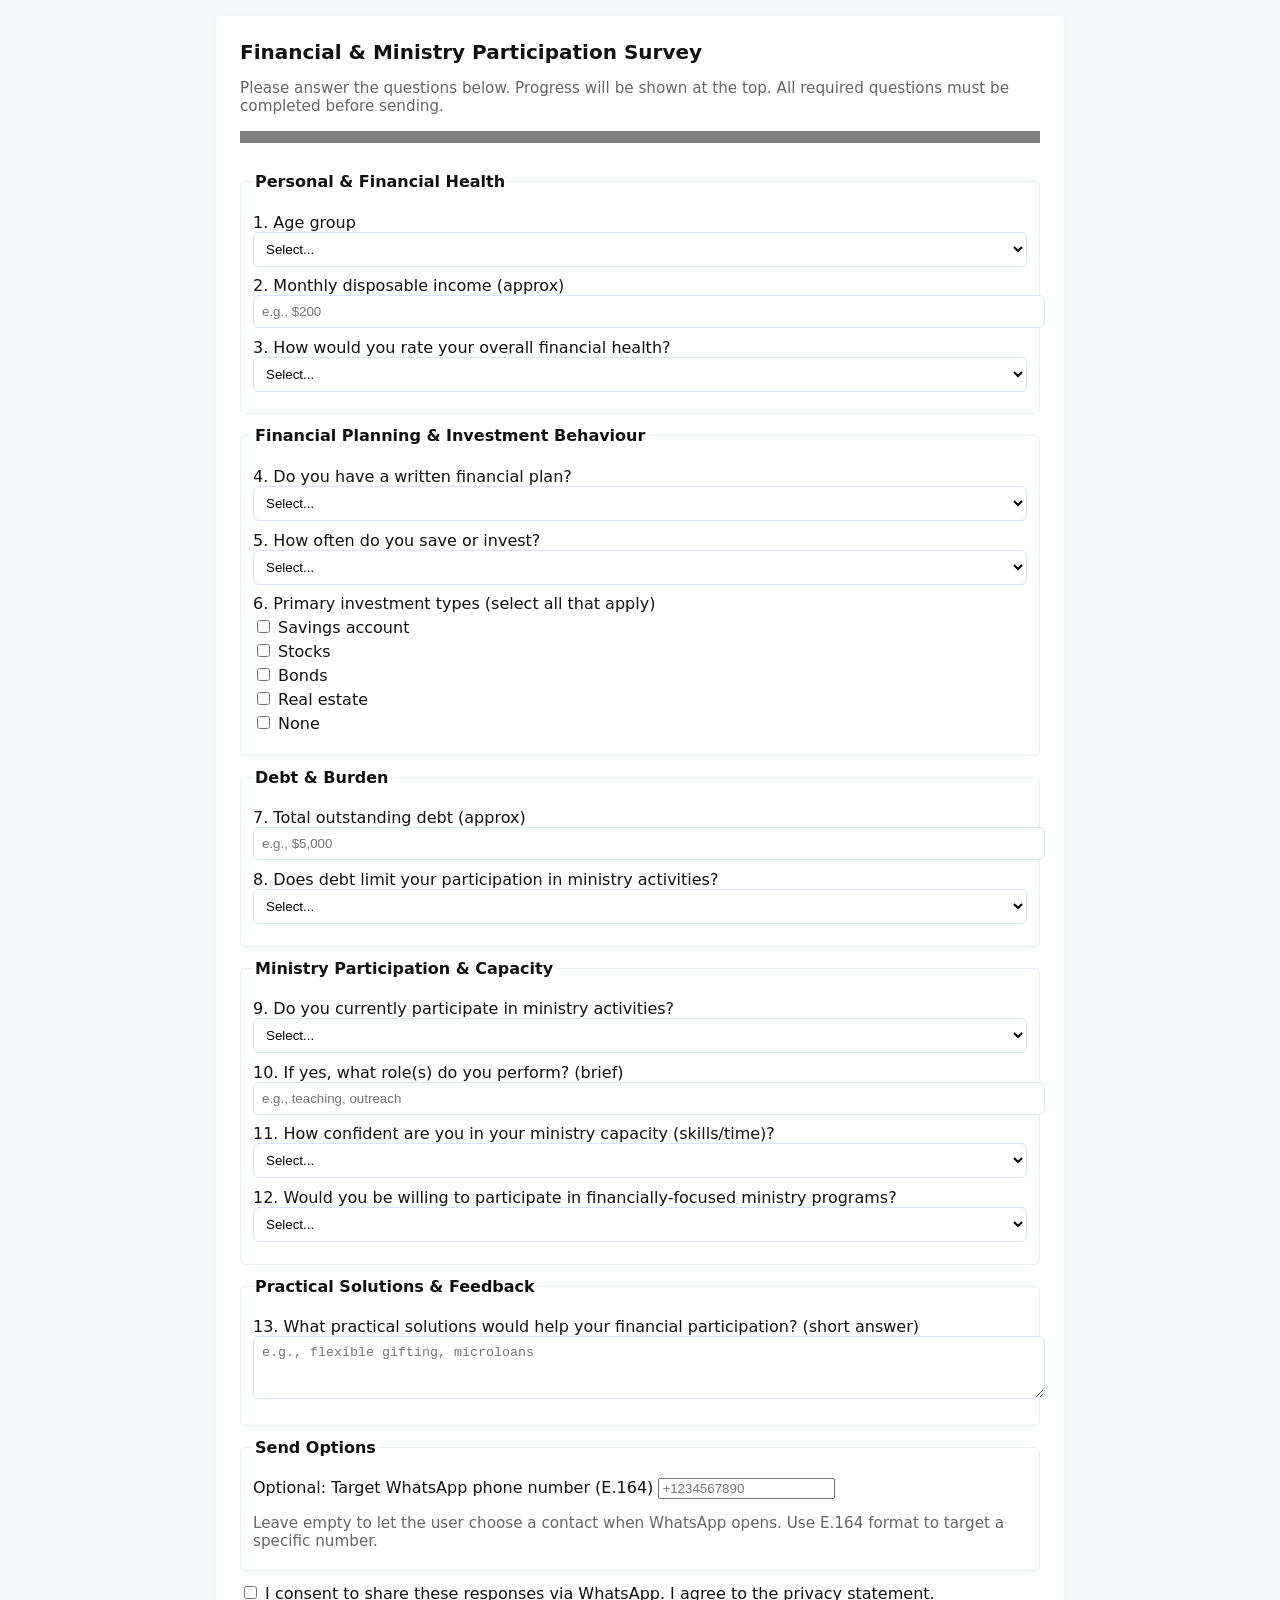
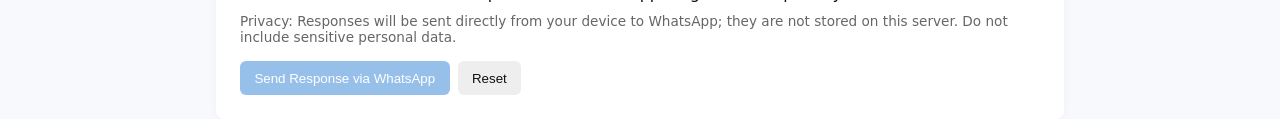
==== index.html @ f4e843a8 "Initial commit: Add WhatsApp-friendly questionnaire" ====
<!doctype html>
<html lang="en">
<head>
  <meta charset="utf-8">
  <meta name="viewport" content="width=device-width,initial-scale=1">
  <title>WhatsApp-friendly Financial Questionnaire</title>
  <link rel="stylesheet" href="styles.css">
  <meta name="description" content="Mobile-first questionnaire formatted for sharing responses via WhatsApp">
  <!-- Analytics: set up one of the options below.
       Option A: Google Analytics (GA4) - paste your Measurement ID into the snippet and uncomment.
       Option B: Plausible (privacy-friendly) - add your domain and uncomment.
       Alternatively leave empty to disable analytics on this client. -->
  <meta name="ga-measurement-id" content="">
  <!--
  <script async src="https://www.googletagmanager.com/gtag/js?id=MEASUREMENT_ID"></script>
  <script>
    window.dataLayer = window.dataLayer || [];
    function gtag(){dataLayer.push(arguments);} 
    gtag('js', new Date());
    gtag('config', 'MEASUREMENT_ID', { 'anonymize_ip': true });
  </script>
  -->
  <!-- Plausible example (replace your-domain.com):
  <script defer data-domain="your-domain.com" src="https://plausible.io/js/plausible.js"></script>
  -->
</head>
<body>
  <main class="container">
    <h1>Financial & Ministry Participation Survey</h1>

    <p class="muted">Please answer the questions below. Progress will be shown at the top. All required questions must be completed before sending.</p>

    <progress id="progress" value="0" max="100"></progress>

    <form id="surveyForm">
      <fieldset>
        <legend>Personal & Financial Health</legend>
        <label>1. Age group
          <select name="age" data-label="Age group" required>
            <option value="">Select...</option>
            <option>Under 25</option>
            <option>25-34</option>
            <option>35-44</option>
            <option>45-54</option>
            <option>55+</option>
          </select>
        </label>

        <label>2. Monthly disposable income (approx)
          <input type="text" name="income" data-label="Monthly disposable income" placeholder="e.g., $200" required>
        </label>

        <label>3. How would you rate your overall financial health?
          <select name="fin_health" data-label="Overall financial health" required>
            <option value="">Select...</option>
            <option>Poor</option>
            <option>Fair</option>
            <option>Good</option>
            <option>Very good</option>
            <option>Excellent</option>
          </select>
        </label>
      </fieldset>

      <fieldset>
        <legend>Financial Planning & Investment Behaviour</legend>
        <label>4. Do you have a written financial plan?
          <select name="has_plan" data-label="Has written financial plan" required>
            <option value="">Select...</option>
            <option>Yes</option>
            <option>No</option>
          </select>
        </label>

        <label>5. How often do you save or invest?
          <select name="save_freq" data-label="Saving/investing frequency" required>
            <option value="">Select...</option>
            <option>Never</option>
            <option>Occasionally</option>
            <option>Monthly</option>
            <option>Weekly</option>
          </select>
        </label>

        <label>6. Primary investment types (select all that apply)
          <div class="checkbox-group" data-label="Primary investment types">
            <label><input type="checkbox" name="invest_types" value="Savings account"> Savings account</label>
            <label><input type="checkbox" name="invest_types" value="Stocks"> Stocks</label>
            <label><input type="checkbox" name="invest_types" value="Bonds"> Bonds</label>
            <label><input type="checkbox" name="invest_types" value="Real estate"> Real estate</label>
            <label><input type="checkbox" name="invest_types" value="None"> None</label>
          </div>
        </label>
      </fieldset>

      <fieldset>
        <legend>Debt & Burden</legend>
        <label>7. Total outstanding debt (approx)
          <input type="text" name="debt" data-label="Total outstanding debt" placeholder="e.g., $5,000" required>
        </label>

        <label>8. Does debt limit your participation in ministry activities?
          <select name="debt_impact" data-label="Debt limits ministry participation" required>
            <option value="">Select...</option>
            <option>Yes, a lot</option>
            <option>Somewhat</option>
            <option>No</option>
          </select>
        </label>
      </fieldset>

      <fieldset>
        <legend>Ministry Participation & Capacity</legend>
        <label>9. Do you currently participate in ministry activities?
          <select name="participate" data-label="Currently participate in ministry" required>
            <option value="">Select...</option>
            <option>Yes</option>
            <option>No</option>
          </select>
        </label>

        <label>10. If yes, what role(s) do you perform? (brief)
          <input type="text" name="roles" data-label="Ministry roles" placeholder="e.g., teaching, outreach">
        </label>

        <label>11. How confident are you in your ministry capacity (skills/time)?
          <select name="capacity" data-label="Ministry capacity confidence" required>
            <option value="">Select...</option>
            <option>Not confident</option>
            <option>Somewhat confident</option>
            <option>Confident</option>
            <option>Very confident</option>
          </select>
        </label>

        <label>12. Would you be willing to participate in financially-focused ministry programs?
          <select name="willingness" data-label="Willingness to participate" required>
            <option value="">Select...</option>
            <option>Yes</option>
            <option>No</option>
            <option>Maybe</option>
          </select>
        </label>
      </fieldset>

      <fieldset>
        <legend>Practical Solutions & Feedback</legend>
        <label>13. What practical solutions would help your financial participation? (short answer)
          <textarea name="solutions" data-label="Practical solutions" rows="3" placeholder="e.g., flexible gifting, microloans"></textarea>
        </label>
      </fieldset>


      <fieldset>
        <legend>Send Options</legend>
        <label>Optional: Target WhatsApp phone number (E.164)
          <input type="tel" id="targetPhone" name="targetPhone" data-label="Target phone number" placeholder="+1234567890">
        </label>
        <p class="muted">Leave empty to let the user choose a contact when WhatsApp opens. Use E.164 format to target a specific number.</p>
      </fieldset>

      <label class="consent"><input type="checkbox" id="consent" required> I consent to share these responses via WhatsApp. I agree to the privacy statement.</label>

      <p class="privacy">Privacy: Responses will be sent directly from your device to WhatsApp; they are not stored on this server. Do not include sensitive personal data.</p>

      <div class="actions">
        <button type="button" id="sendBtn" disabled>Send Response via WhatsApp</button>
        <button type="reset" id="resetBtn">Reset</button>
      </div>
    </form>
  </main>

  <script src="script.js"></script>
</body>
</html>
---- styles.css ----
/* Mobile-first styles, 12pt base font */
:root{
  --max-width:800px;
  --accent:#1976d2;
  --muted:#666;
}
html,body{height:100%;}
body{
  font-family: system-ui, -apple-system, 'Segoe UI', Roboto, 'Helvetica Neue', Arial;
  font-size:12pt;
  margin:0;
  background:#f7f9fc;
  color:#111;
  -webkit-font-smoothing:antialiased;
}
.container{
  max-width:var(--max-width);
  margin:1rem auto;
  padding:1rem;
  background:#fff;
  border-radius:8px;
  box-shadow:0 2px 8px rgba(10,10,10,0.04);
}
h1{font-size:1.1rem;margin:0 0 .5rem}
.muted{color:var(--muted);font-size:.95em;margin-bottom:.5rem}
progress, progress{width:100%;height:12px;margin:0.5rem 0 1rem}
progress{appearance:none}
fieldset{border:1px solid #e6eef8;padding:0.75rem;margin:0.75rem 0;border-radius:6px}
legend{font-weight:600}
label{display:block;margin:.6rem 0}
input[type=text], select, textarea{width:100%;padding:.5rem;border:1px solid #d7e6f6;border-radius:6px;background:#fff}
.checkbox-group label{display:block;margin:.25rem 0}
.consent{display:block;margin-top:.75rem}
.privacy{font-size:.85rem;color:var(--muted);margin-top:.25rem}
.actions{display:flex;gap:.5rem;margin-top:1rem}
button{background:var(--accent);color:#fff;border:none;padding:.6rem .9rem;border-radius:6px;cursor:pointer}
button[disabled]{opacity:.45;cursor:not-allowed}
#resetBtn{background:#eee;color:#111}
@media(min-width:700px){
  .container{padding:1.5rem}
  h1{font-size:1.25rem}
}
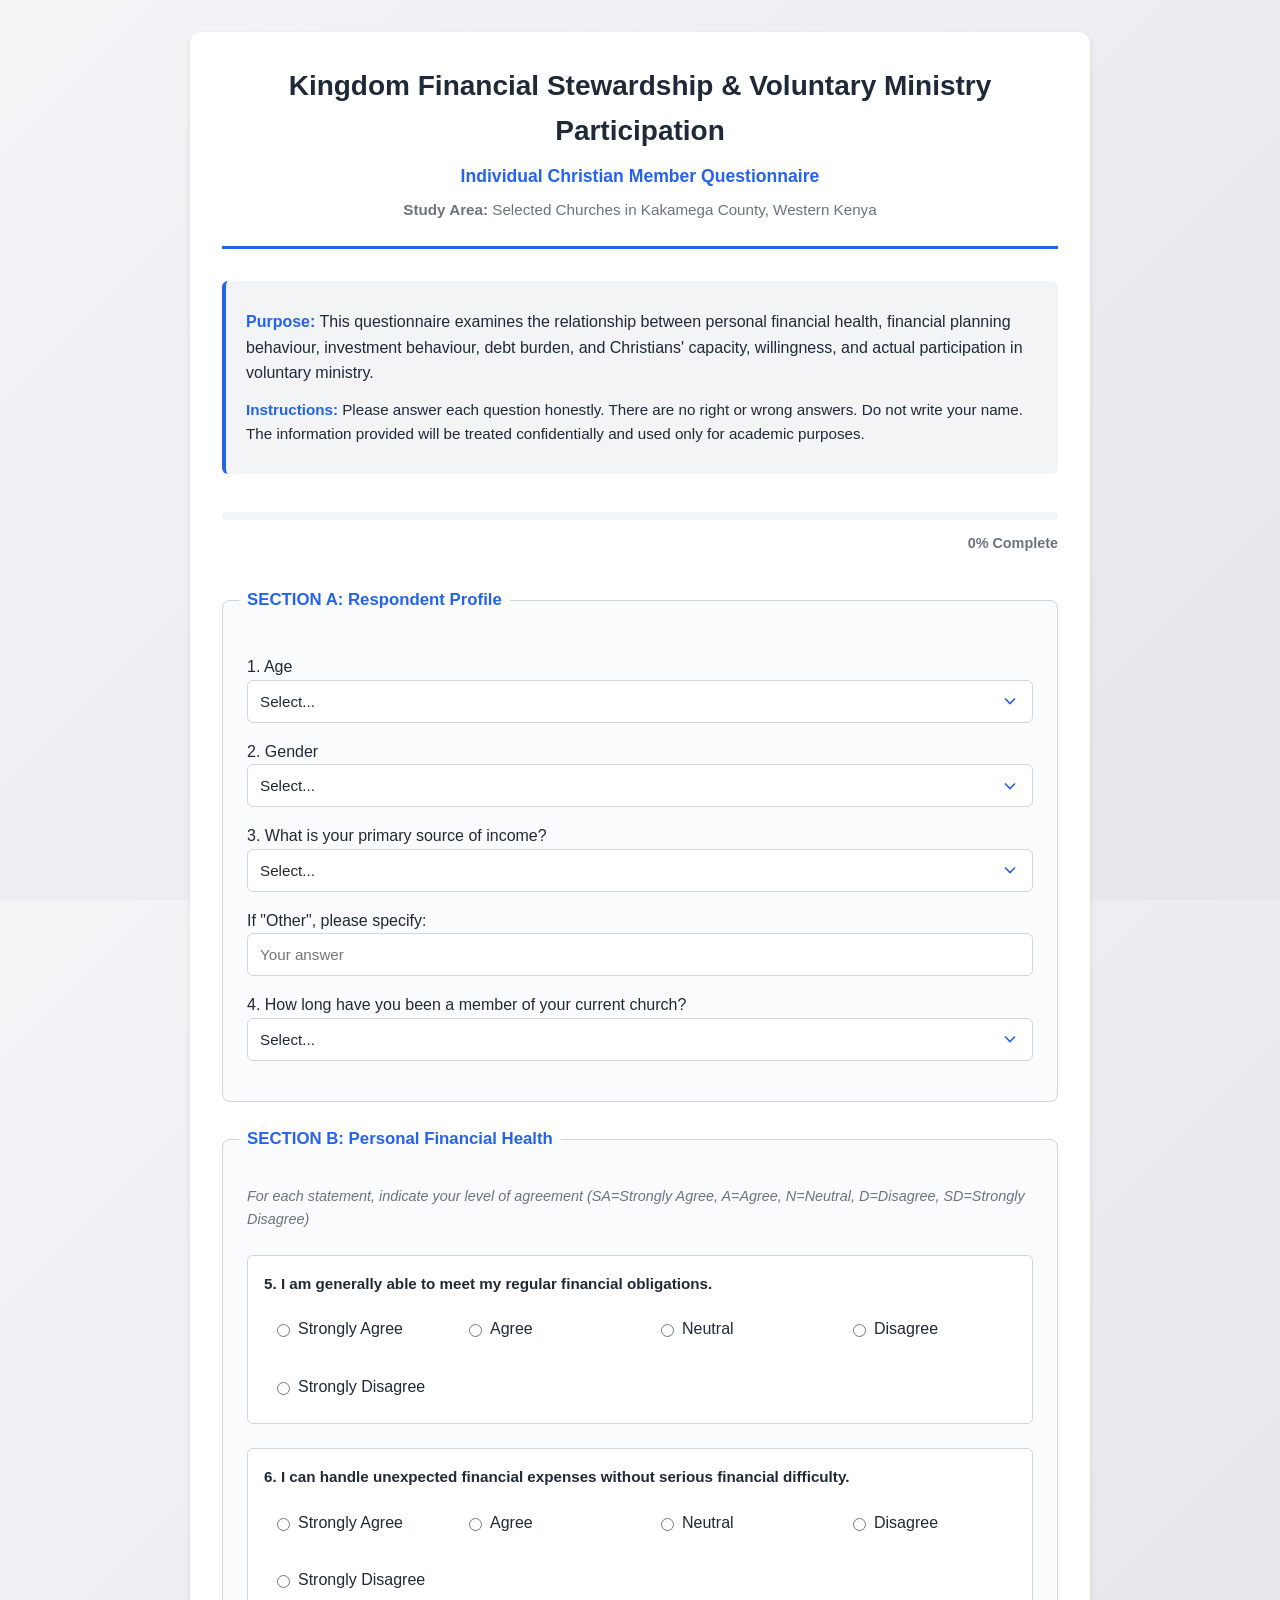
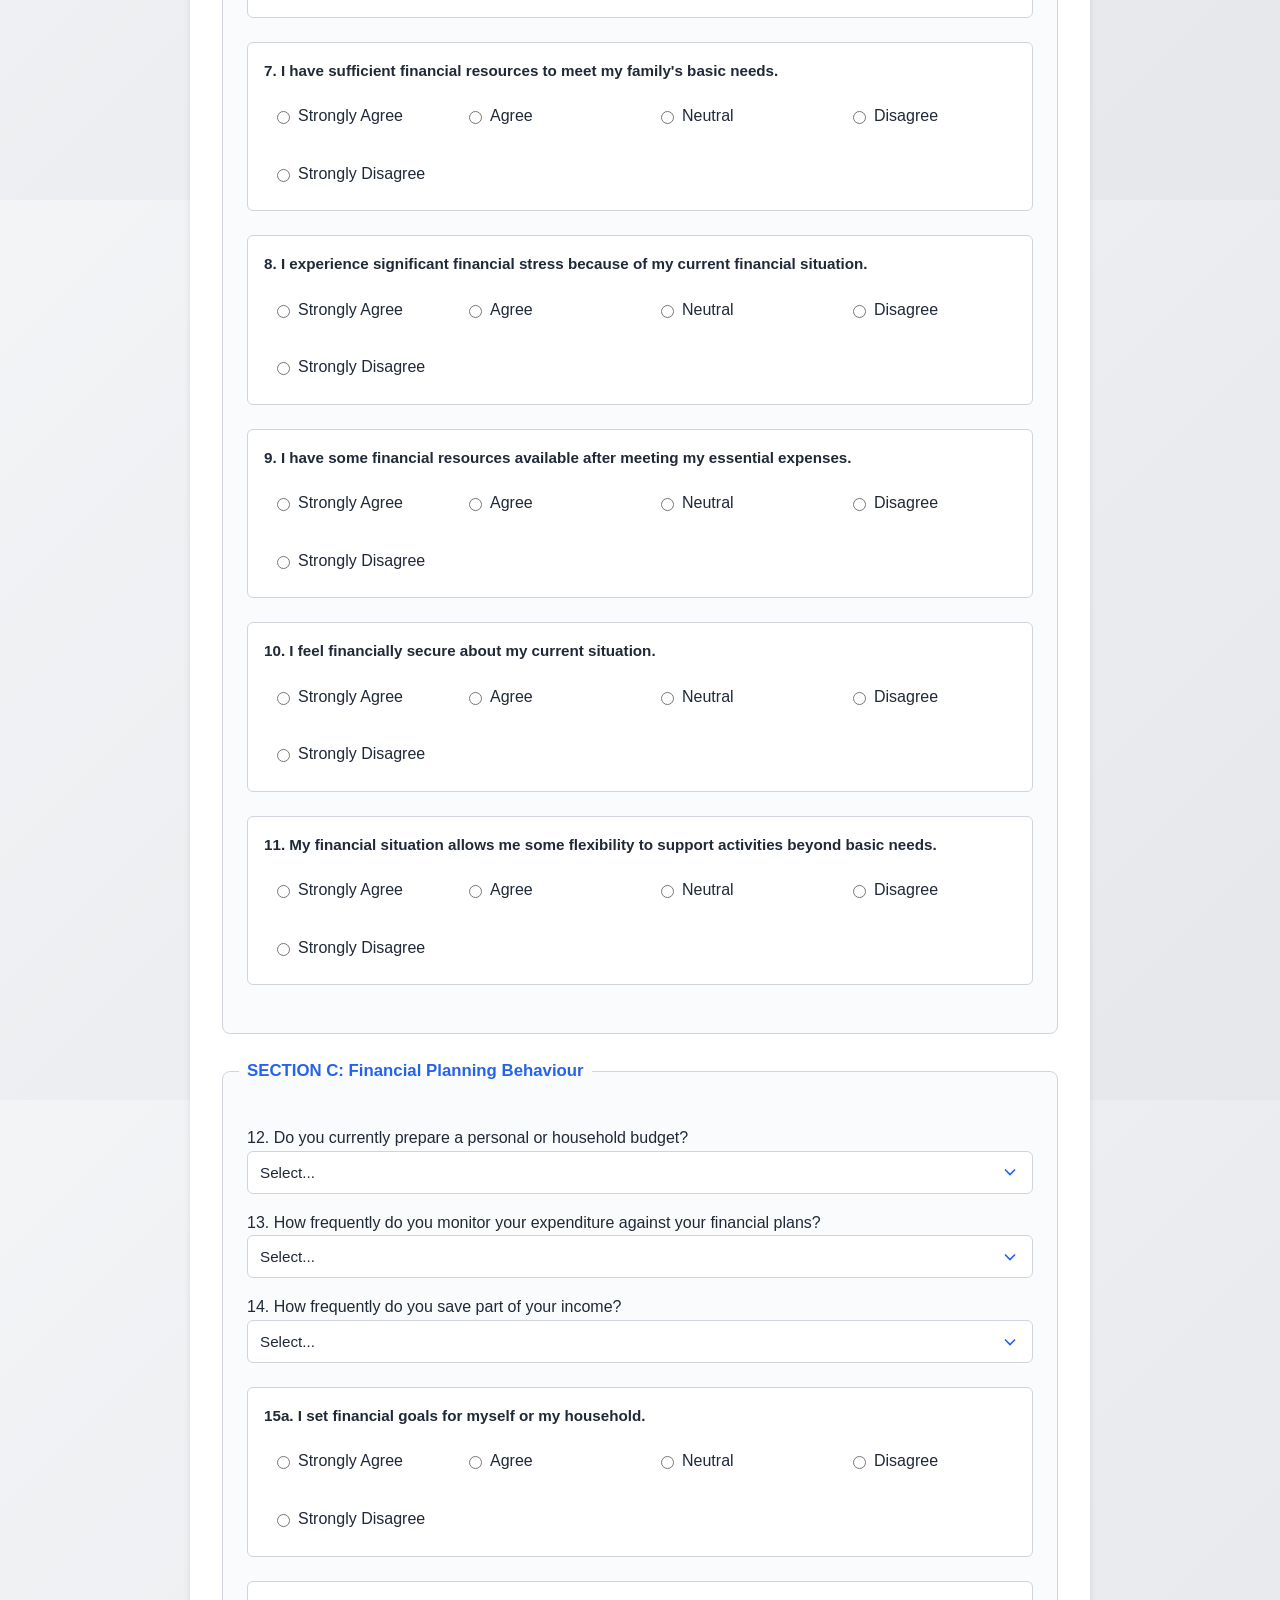
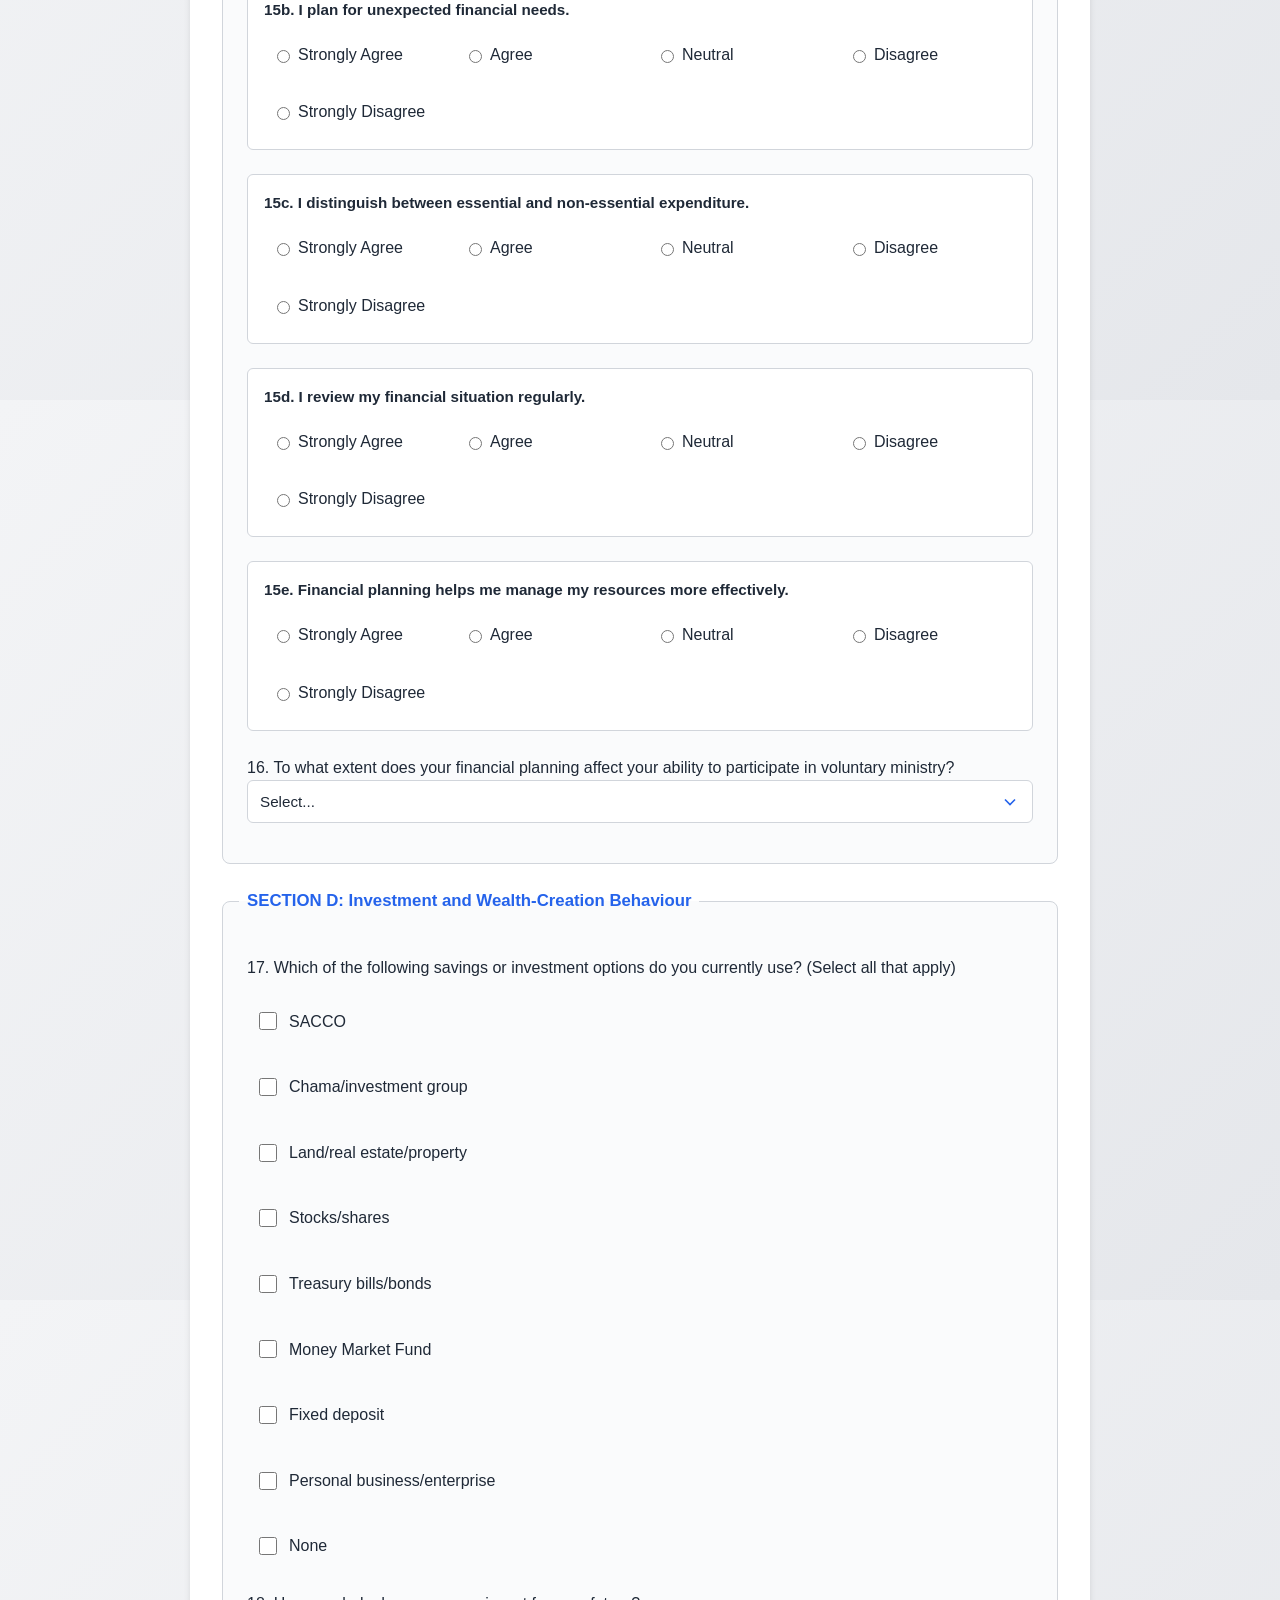
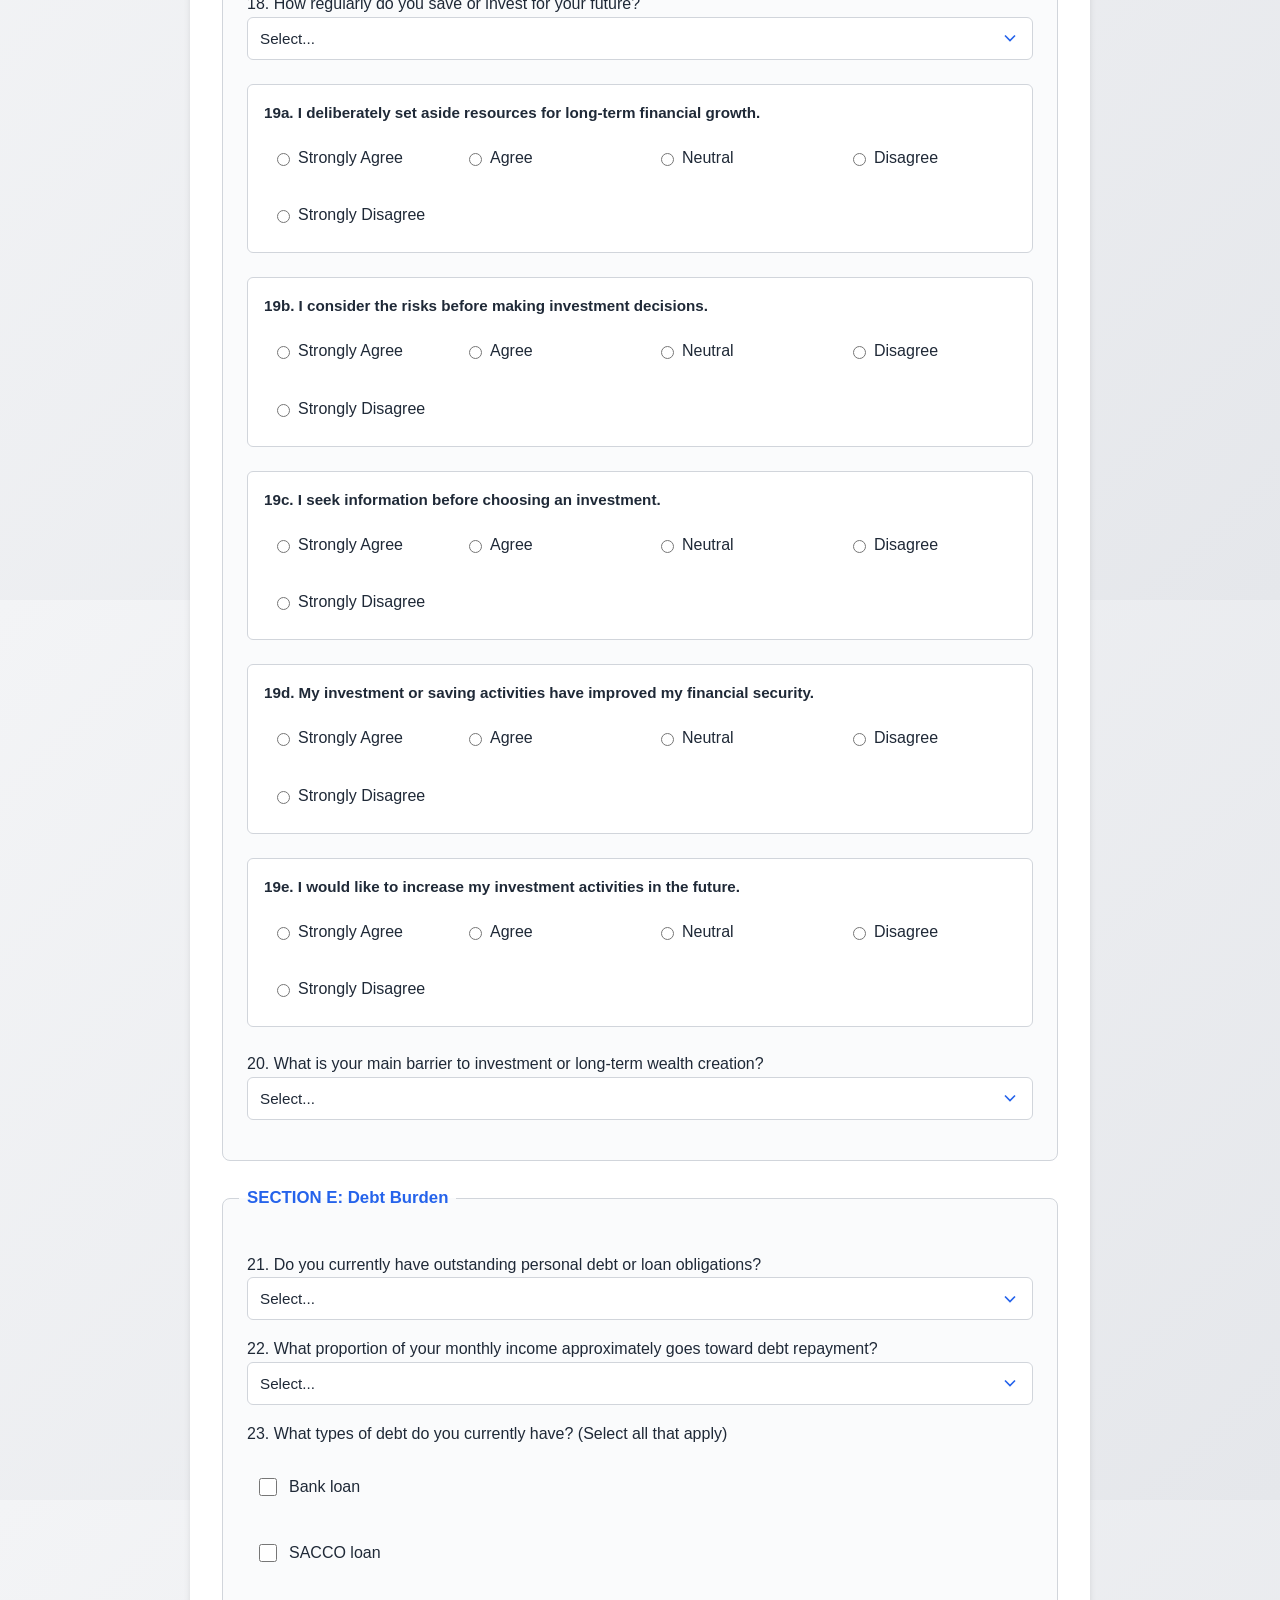
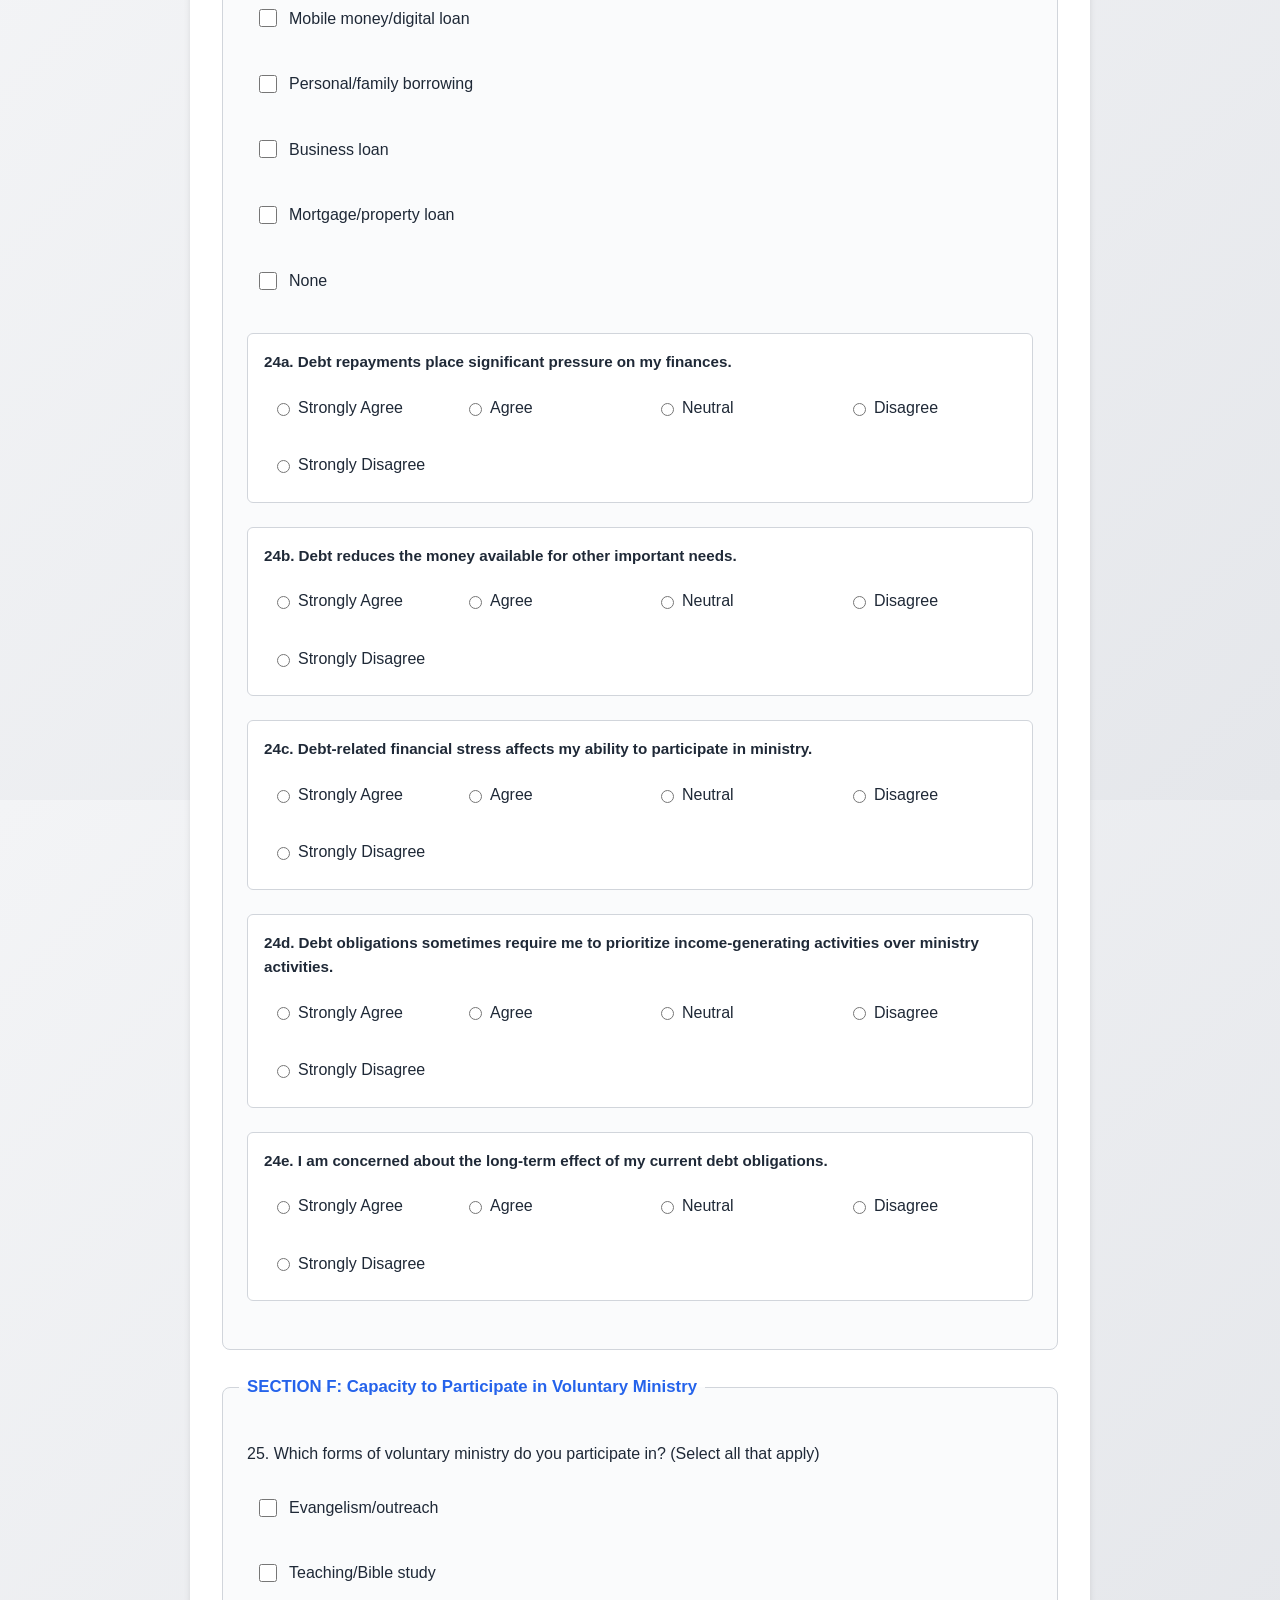
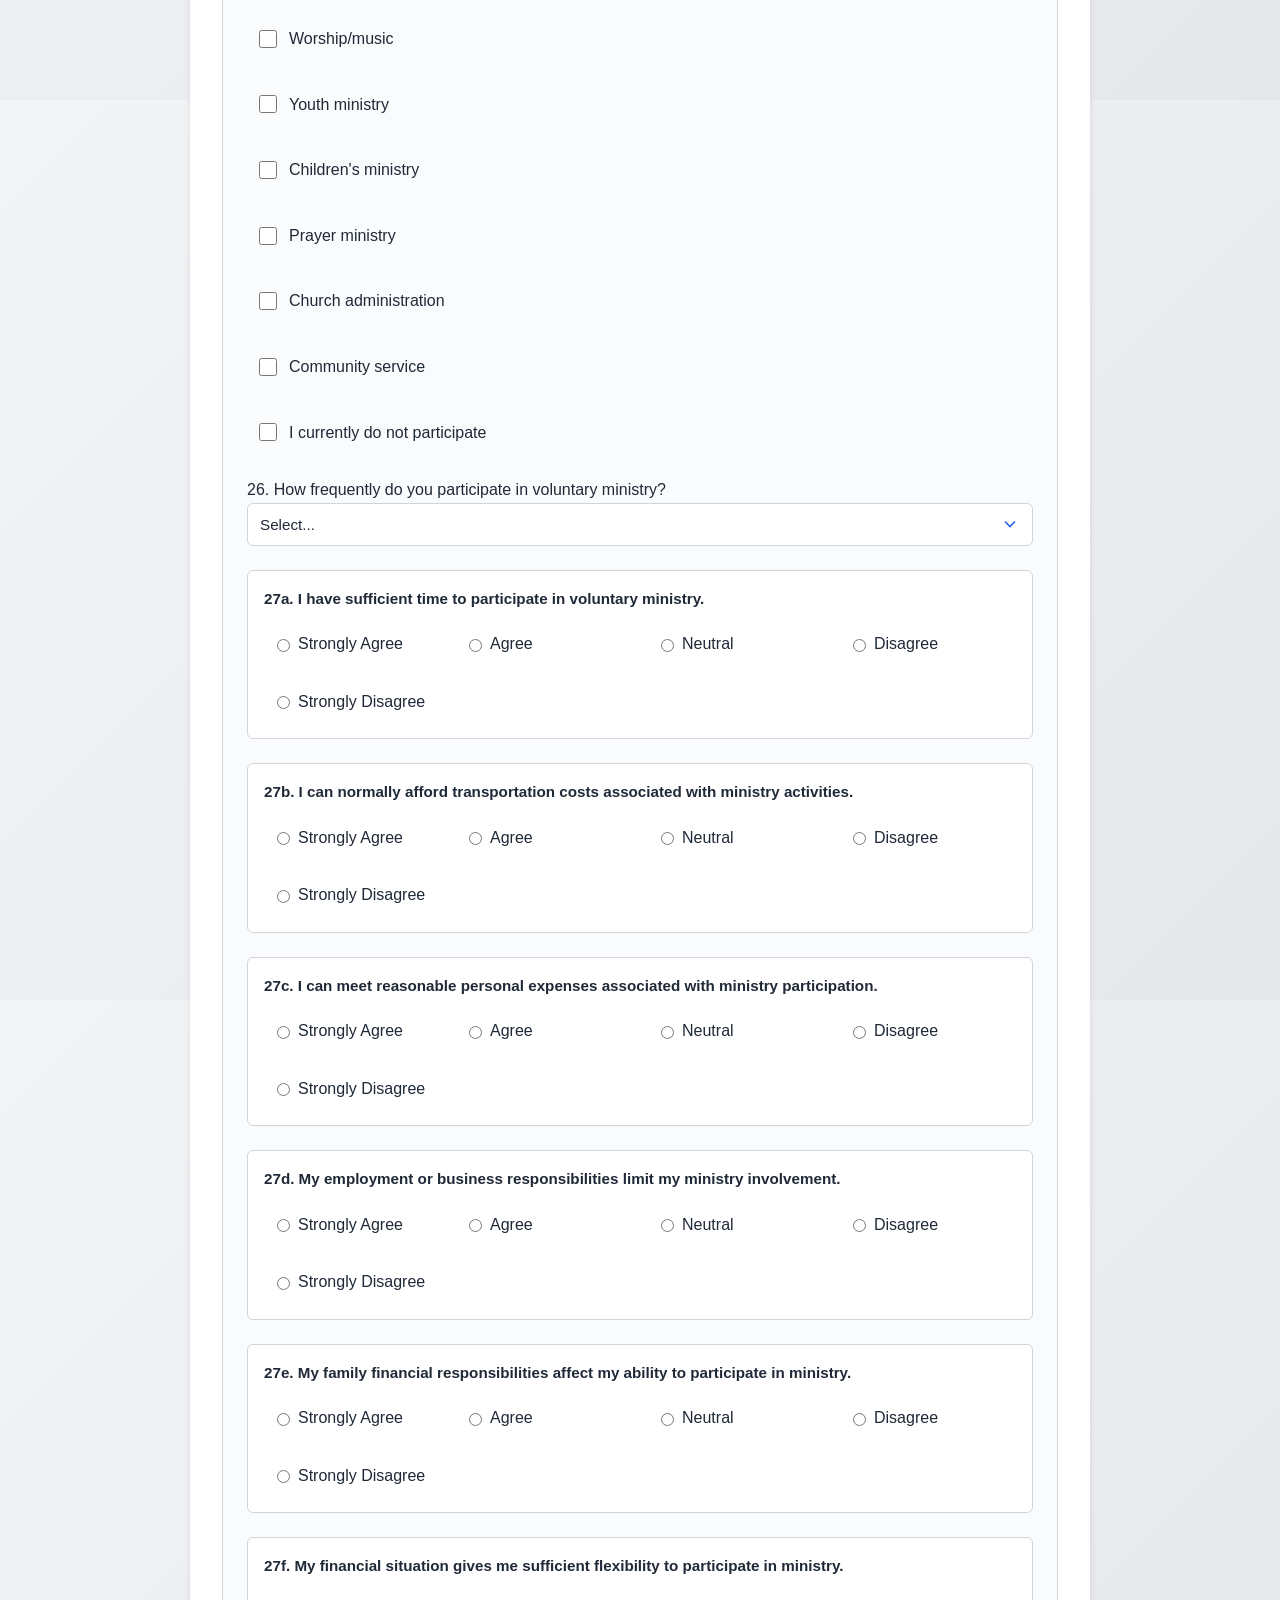
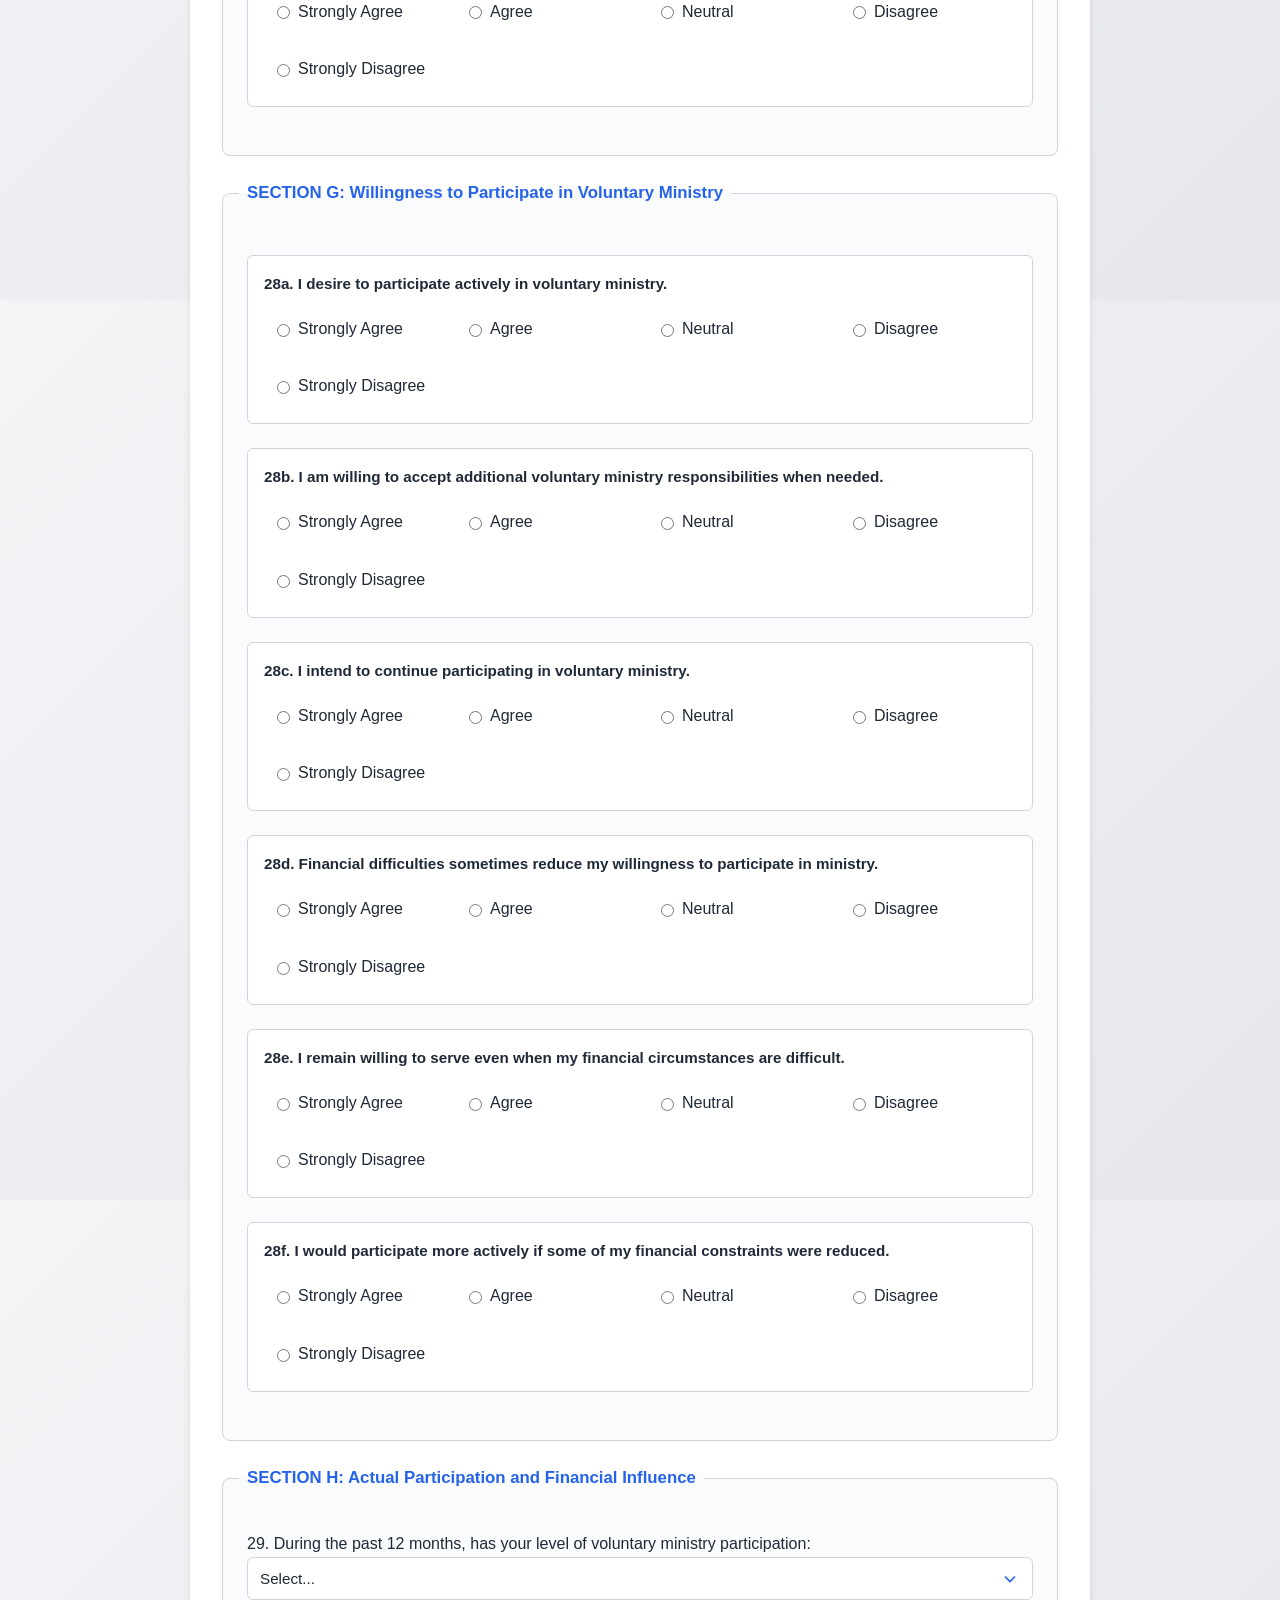
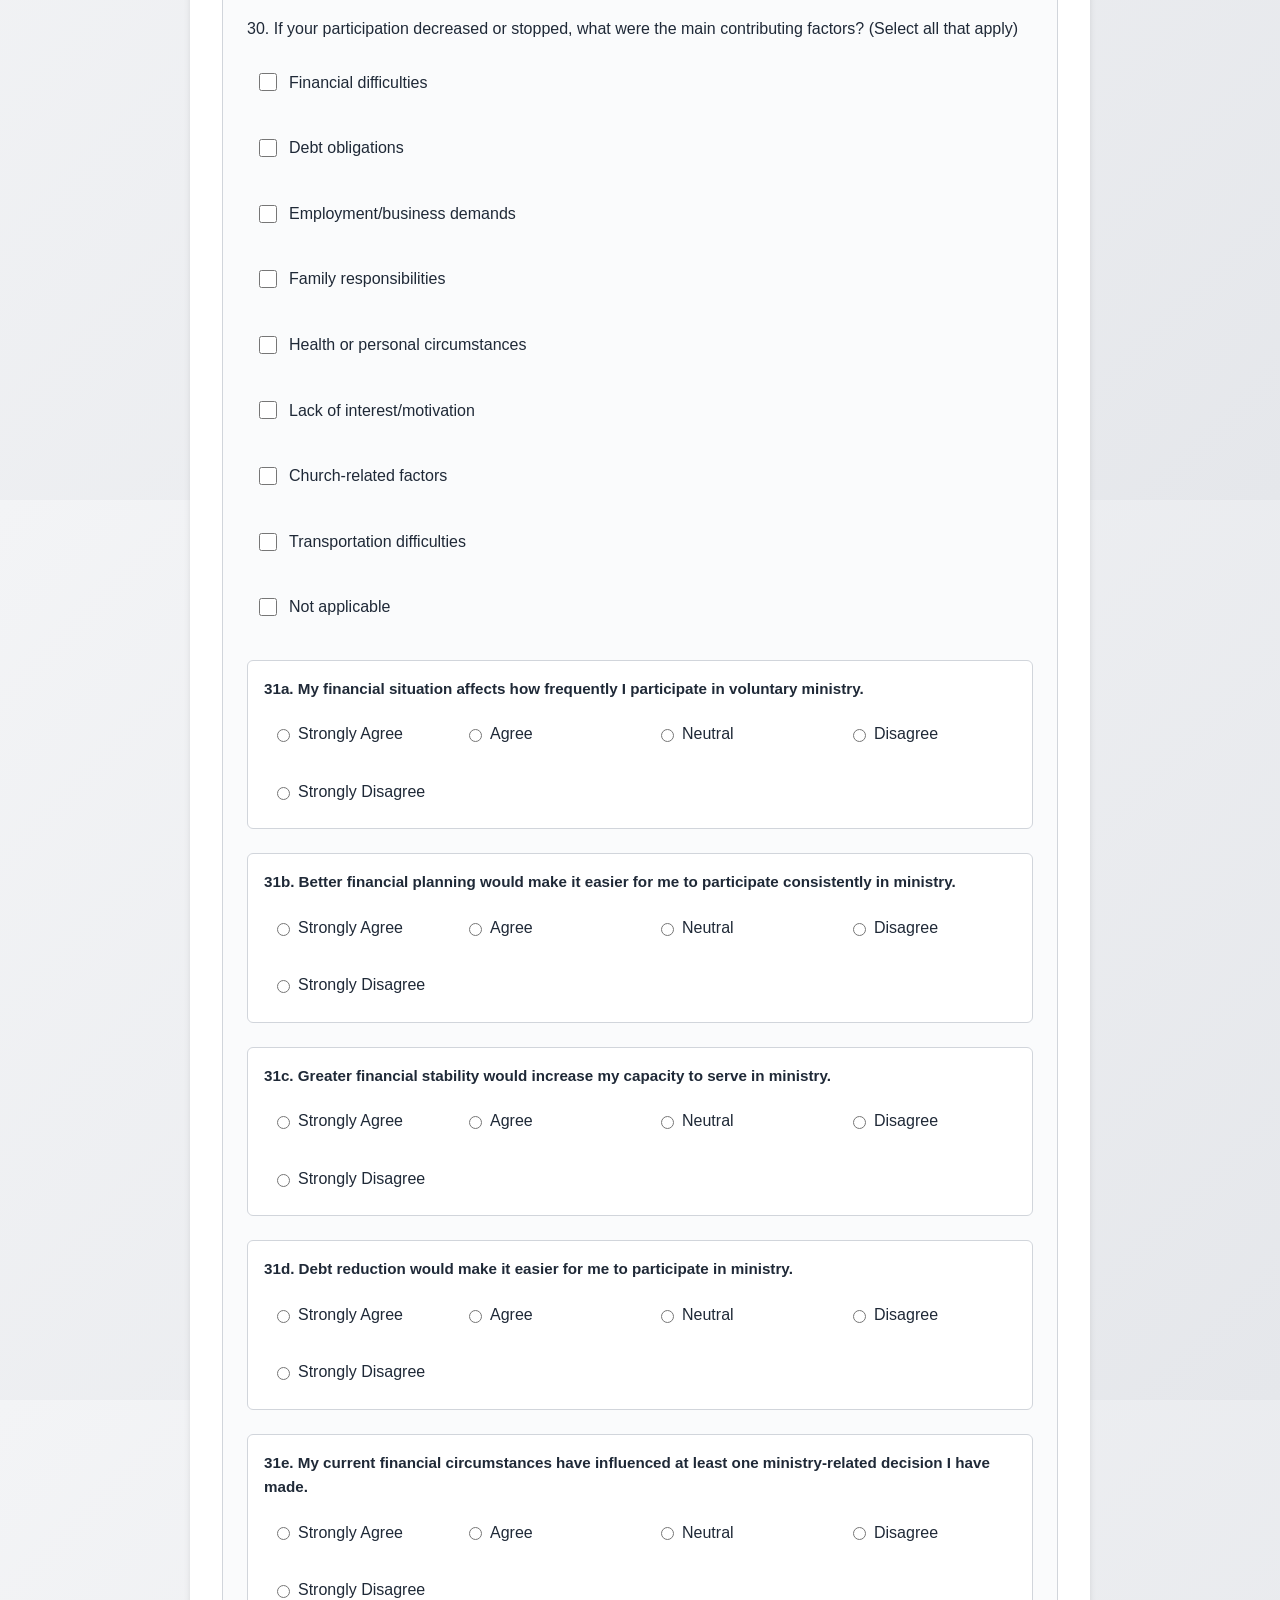
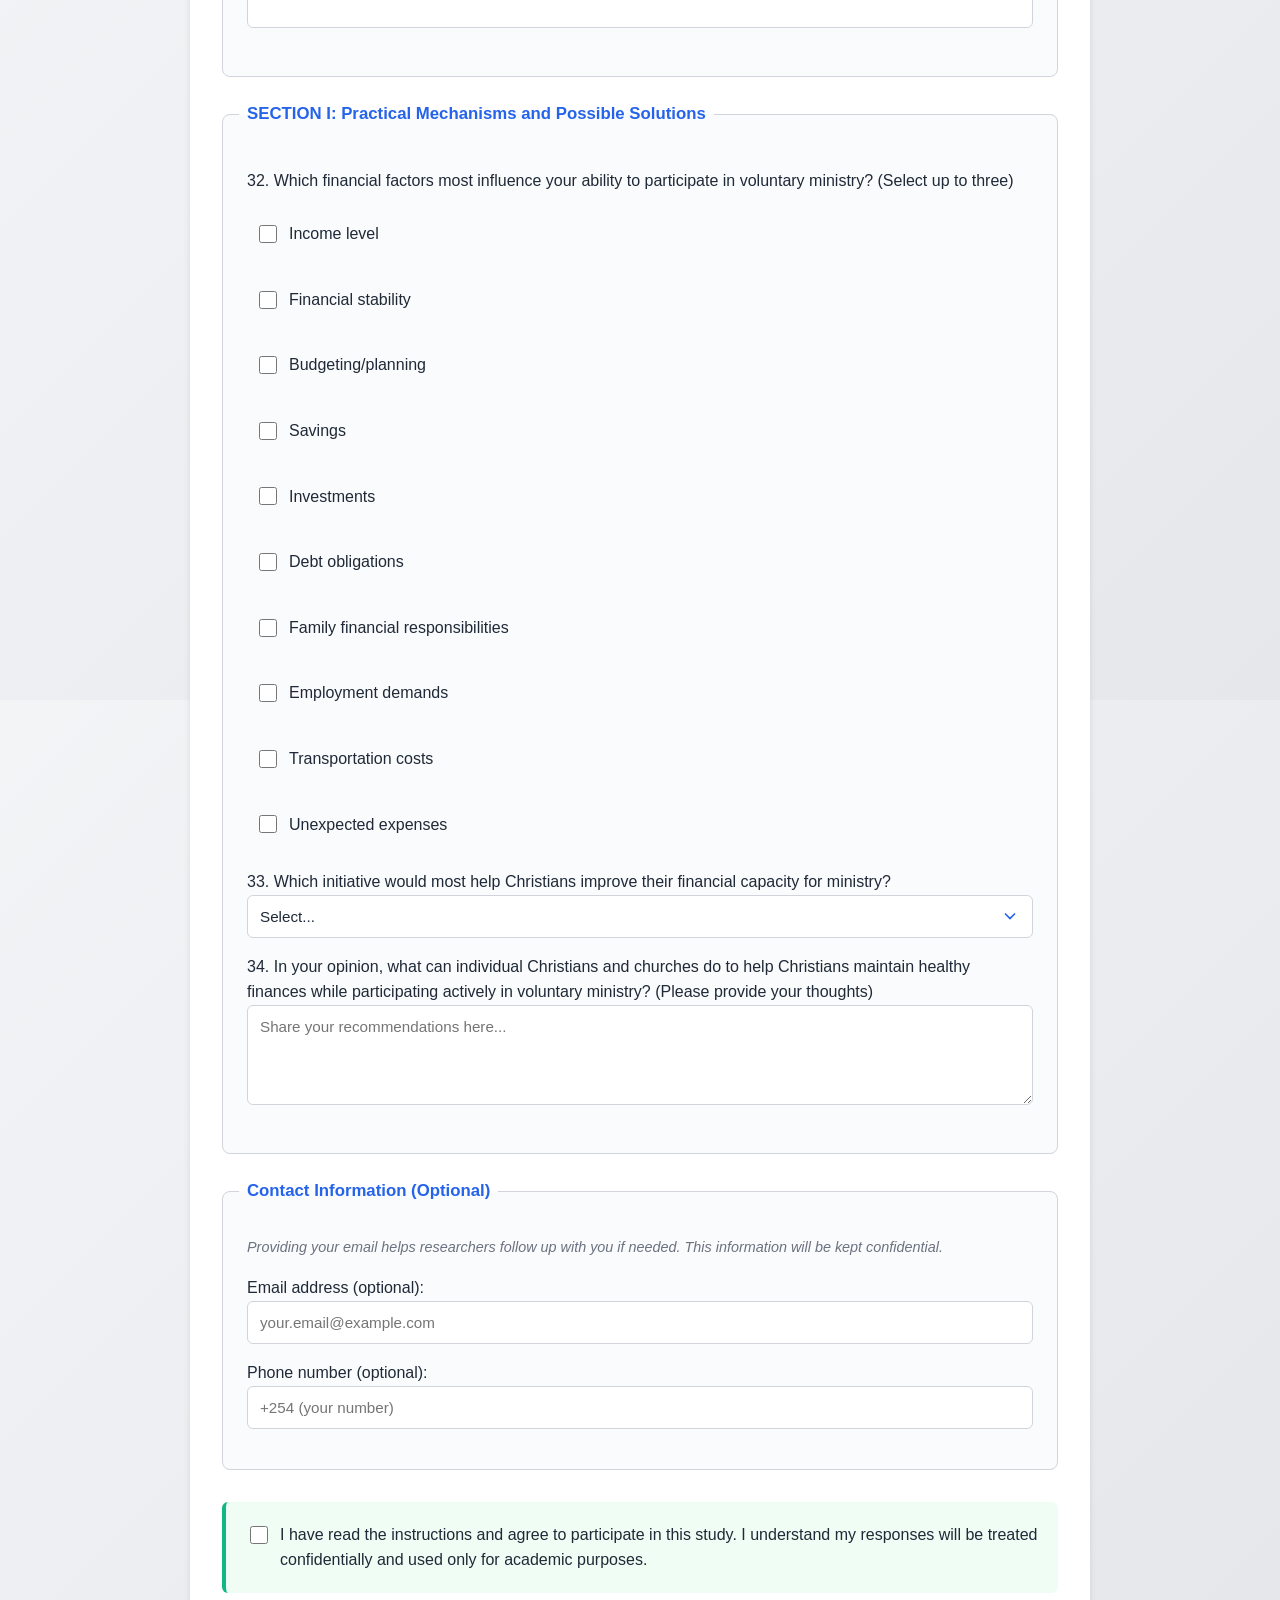
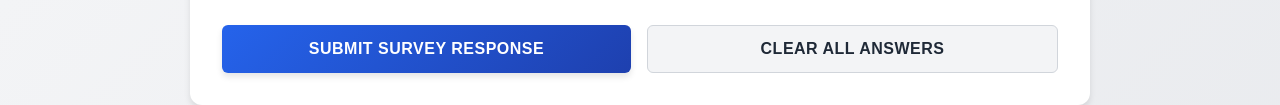
==== commit 04da1bba: "Update with complete questionnaire survey, enhanced CSS styling, and email submission" ====
--- a/index.html
+++ b/index.html
@@ -3,170 +3,774 @@
 <head>
   <meta charset="utf-8">
   <meta name="viewport" content="width=device-width,initial-scale=1">
-  <title>WhatsApp-friendly Financial Questionnaire</title>
+  <title>Kingdom Financial Stewardship & Voluntary Ministry Questionnaire</title>
   <link rel="stylesheet" href="styles.css">
-  <meta name="description" content="Mobile-first questionnaire formatted for sharing responses via WhatsApp">
-  <!-- Analytics: set up one of the options below.
-       Option A: Google Analytics (GA4) - paste your Measurement ID into the snippet and uncomment.
-       Option B: Plausible (privacy-friendly) - add your domain and uncomment.
-       Alternatively leave empty to disable analytics on this client. -->
-  <meta name="ga-measurement-id" content="">
-  <!--
-  <script async src="https://www.googletagmanager.com/gtag/js?id=MEASUREMENT_ID"></script>
-  <script>
-    window.dataLayer = window.dataLayer || [];
-    function gtag(){dataLayer.push(arguments);} 
-    gtag('js', new Date());
-    gtag('config', 'MEASUREMENT_ID', { 'anonymize_ip': true });
-  </script>
-  -->
-  <!-- Plausible example (replace your-domain.com):
-  <script defer data-domain="your-domain.com" src="https://plausible.io/js/plausible.js"></script>
-  -->
+  <meta name="description" content="Questionnaire on financial stewardship and voluntary ministry participation">
 </head>
 <body>
   <main class="container">
-    <h1>Financial & Ministry Participation Survey</h1>
-
-    <p class="muted">Please answer the questions below. Progress will be shown at the top. All required questions must be completed before sending.</p>
-
-    <progress id="progress" value="0" max="100"></progress>
-
-    <form id="surveyForm">
-      <fieldset>
-        <legend>Personal & Financial Health</legend>
-        <label>1. Age group
-          <select name="age" data-label="Age group" required>
-            <option value="">Select...</option>
-            <option>Under 25</option>
-            <option>25-34</option>
-            <option>35-44</option>
-            <option>45-54</option>
-            <option>55+</option>
-          </select>
-        </label>
-
-        <label>2. Monthly disposable income (approx)
-          <input type="text" name="income" data-label="Monthly disposable income" placeholder="e.g., $200" required>
-        </label>
-
-        <label>3. How would you rate your overall financial health?
-          <select name="fin_health" data-label="Overall financial health" required>
-            <option value="">Select...</option>
-            <option>Poor</option>
-            <option>Fair</option>
-            <option>Good</option>
-            <option>Very good</option>
-            <option>Excellent</option>
-          </select>
-        </label>
-      </fieldset>
-
-      <fieldset>
-        <legend>Financial Planning & Investment Behaviour</legend>
-        <label>4. Do you have a written financial plan?
-          <select name="has_plan" data-label="Has written financial plan" required>
-            <option value="">Select...</option>
-            <option>Yes</option>
-            <option>No</option>
-          </select>
-        </label>
-
-        <label>5. How often do you save or invest?
-          <select name="save_freq" data-label="Saving/investing frequency" required>
-            <option value="">Select...</option>
-            <option>Never</option>
-            <option>Occasionally</option>
-            <option>Monthly</option>
-            <option>Weekly</option>
-          </select>
-        </label>
-
-        <label>6. Primary investment types (select all that apply)
-          <div class="checkbox-group" data-label="Primary investment types">
-            <label><input type="checkbox" name="invest_types" value="Savings account"> Savings account</label>
-            <label><input type="checkbox" name="invest_types" value="Stocks"> Stocks</label>
-            <label><input type="checkbox" name="invest_types" value="Bonds"> Bonds</label>
-            <label><input type="checkbox" name="invest_types" value="Real estate"> Real estate</label>
-            <label><input type="checkbox" name="invest_types" value="None"> None</label>
-          </div>
-        </label>
-      </fieldset>
-
-      <fieldset>
-        <legend>Debt & Burden</legend>
-        <label>7. Total outstanding debt (approx)
-          <input type="text" name="debt" data-label="Total outstanding debt" placeholder="e.g., $5,000" required>
-        </label>
-
-        <label>8. Does debt limit your participation in ministry activities?
-          <select name="debt_impact" data-label="Debt limits ministry participation" required>
-            <option value="">Select...</option>
-            <option>Yes, a lot</option>
-            <option>Somewhat</option>
-            <option>No</option>
-          </select>
-        </label>
-      </fieldset>
-
-      <fieldset>
-        <legend>Ministry Participation & Capacity</legend>
-        <label>9. Do you currently participate in ministry activities?
-          <select name="participate" data-label="Currently participate in ministry" required>
-            <option value="">Select...</option>
-            <option>Yes</option>
-            <option>No</option>
-          </select>
-        </label>
-
-        <label>10. If yes, what role(s) do you perform? (brief)
-          <input type="text" name="roles" data-label="Ministry roles" placeholder="e.g., teaching, outreach">
-        </label>
-
-        <label>11. How confident are you in your ministry capacity (skills/time)?
-          <select name="capacity" data-label="Ministry capacity confidence" required>
-            <option value="">Select...</option>
-            <option>Not confident</option>
-            <option>Somewhat confident</option>
-            <option>Confident</option>
-            <option>Very confident</option>
-          </select>
-        </label>
-
-        <label>12. Would you be willing to participate in financially-focused ministry programs?
-          <select name="willingness" data-label="Willingness to participate" required>
-            <option value="">Select...</option>
-            <option>Yes</option>
-            <option>No</option>
-            <option>Maybe</option>
-          </select>
-        </label>
-      </fieldset>
-
-      <fieldset>
-        <legend>Practical Solutions & Feedback</legend>
-        <label>13. What practical solutions would help your financial participation? (short answer)
-          <textarea name="solutions" data-label="Practical solutions" rows="3" placeholder="e.g., flexible gifting, microloans"></textarea>
-        </label>
-      </fieldset>
-
-
-      <fieldset>
-        <legend>Send Options</legend>
-        <label>Optional: Target WhatsApp phone number (E.164)
-          <input type="tel" id="targetPhone" name="targetPhone" data-label="Target phone number" placeholder="+1234567890">
-        </label>
-        <p class="muted">Leave empty to let the user choose a contact when WhatsApp opens. Use E.164 format to target a specific number.</p>
-      </fieldset>
-
-      <label class="consent"><input type="checkbox" id="consent" required> I consent to share these responses via WhatsApp. I agree to the privacy statement.</label>
-
-      <p class="privacy">Privacy: Responses will be sent directly from your device to WhatsApp; they are not stored on this server. Do not include sensitive personal data.</p>
-
+    <div class="header">
+      <h1>Kingdom Financial Stewardship & Voluntary Ministry Participation</h1>
+      <p class="subtitle">Individual Christian Member Questionnaire</p>
+      <p class="study-info"><strong>Study Area:</strong> Selected Churches in Kakamega County, Western Kenya</p>
+    </div>
+
+    <div class="intro-section">
+      <p><strong>Purpose:</strong> This questionnaire examines the relationship between personal financial health, financial planning behaviour, investment behaviour, debt burden, and Christians' capacity, willingness, and actual participation in voluntary ministry.</p>
+      <p class="instructions"><strong>Instructions:</strong> Please answer each question honestly. There are no right or wrong answers. Do not write your name. The information provided will be treated confidentially and used only for academic purposes.</p>
+    </div>
+
+    <div class="progress-container">
+      <progress id="progress" value="0" max="100"></progress>
+      <span class="progress-text" id="progressText">0% Complete</span>
+    </div>
+
+    <form id="surveyForm" method="POST" action="https://formspree.io/f/YOUR_FORM_ID">
+
+      <!-- SECTION A: RESPONDENT PROFILE -->
+      <fieldset>
+        <legend>SECTION A: Respondent Profile</legend>
+
+        <label>1. Age
+          <select name="q1_age" required>
+            <option value="">Select...</option>
+            <option value="18-25">18–25</option>
+            <option value="26-35">26–35</option>
+            <option value="36-45">36–45</option>
+            <option value="46-55">46–55</option>
+            <option value="56+">56 and above</option>
+          </select>
+        </label>
+
+        <label>2. Gender
+          <select name="q2_gender" required>
+            <option value="">Select...</option>
+            <option value="Male">Male</option>
+            <option value="Female">Female</option>
+            <option value="Prefer not to say">Prefer not to say</option>
+          </select>
+        </label>
+
+        <label>3. What is your primary source of income?
+          <select name="q3_income_source" required>
+            <option value="">Select...</option>
+            <option value="Formal employment/salary">Formal employment/salary</option>
+            <option value="Business/self-employment">Business/self-employment</option>
+            <option value="Casual work/freelancing">Casual work/freelancing</option>
+            <option value="Farming/agriculture">Farming/agriculture</option>
+            <option value="Pension/other regular income">Pension/other regular income</option>
+            <option value="Dependent/unemployed">Dependent/unemployed</option>
+            <option value="Other">Other (please specify)</option>
+          </select>
+        </label>
+        <label>If "Other", please specify:
+          <input type="text" name="q3_income_other" placeholder="Your answer">
+        </label>
+
+        <label>4. How long have you been a member of your current church?
+          <select name="q4_church_membership" required>
+            <option value="">Select...</option>
+            <option value="Less than 1 year">Less than 1 year</option>
+            <option value="1-3 years">1–3 years</option>
+            <option value="4-6 years">4–6 years</option>
+            <option value="7-10 years">7–10 years</option>
+            <option value="More than 10 years">More than 10 years</option>
+          </select>
+        </label>
+      </fieldset>
+
+      <!-- SECTION B: PERSONAL FINANCIAL HEALTH -->
+      <fieldset>
+        <legend>SECTION B: Personal Financial Health</legend>
+        <p class="section-instruction">For each statement, indicate your level of agreement (SA=Strongly Agree, A=Agree, N=Neutral, D=Disagree, SD=Strongly Disagree)</p>
+
+        <div class="likert-group">
+          <div class="likert-statement">5. I am generally able to meet my regular financial obligations.</div>
+          <div class="likert-options">
+            <label><input type="radio" name="q5_meet_obligations" value="Strongly Agree" required> Strongly Agree</label>
+            <label><input type="radio" name="q5_meet_obligations" value="Agree"> Agree</label>
+            <label><input type="radio" name="q5_meet_obligations" value="Neutral"> Neutral</label>
+            <label><input type="radio" name="q5_meet_obligations" value="Disagree"> Disagree</label>
+            <label><input type="radio" name="q5_meet_obligations" value="Strongly Disagree"> Strongly Disagree</label>
+          </div>
+        </div>
+
+        <div class="likert-group">
+          <div class="likert-statement">6. I can handle unexpected financial expenses without serious financial difficulty.</div>
+          <div class="likert-options">
+            <label><input type="radio" name="q6_unexpected_expenses" value="Strongly Agree" required> Strongly Agree</label>
+            <label><input type="radio" name="q6_unexpected_expenses" value="Agree"> Agree</label>
+            <label><input type="radio" name="q6_unexpected_expenses" value="Neutral"> Neutral</label>
+            <label><input type="radio" name="q6_unexpected_expenses" value="Disagree"> Disagree</label>
+            <label><input type="radio" name="q6_unexpected_expenses" value="Strongly Disagree"> Strongly Disagree</label>
+          </div>
+        </div>
+
+        <div class="likert-group">
+          <div class="likert-statement">7. I have sufficient financial resources to meet my family's basic needs.</div>
+          <div class="likert-options">
+            <label><input type="radio" name="q7_basic_needs" value="Strongly Agree" required> Strongly Agree</label>
+            <label><input type="radio" name="q7_basic_needs" value="Agree"> Agree</label>
+            <label><input type="radio" name="q7_basic_needs" value="Neutral"> Neutral</label>
+            <label><input type="radio" name="q7_basic_needs" value="Disagree"> Disagree</label>
+            <label><input type="radio" name="q7_basic_needs" value="Strongly Disagree"> Strongly Disagree</label>
+          </div>
+        </div>
+
+        <div class="likert-group">
+          <div class="likert-statement">8. I experience significant financial stress because of my current financial situation.</div>
+          <div class="likert-options">
+            <label><input type="radio" name="q8_financial_stress" value="Strongly Agree" required> Strongly Agree</label>
+            <label><input type="radio" name="q8_financial_stress" value="Agree"> Agree</label>
+            <label><input type="radio" name="q8_financial_stress" value="Neutral"> Neutral</label>
+            <label><input type="radio" name="q8_financial_stress" value="Disagree"> Disagree</label>
+            <label><input type="radio" name="q8_financial_stress" value="Strongly Disagree"> Strongly Disagree</label>
+          </div>
+        </div>
+
+        <div class="likert-group">
+          <div class="likert-statement">9. I have some financial resources available after meeting my essential expenses.</div>
+          <div class="likert-options">
+            <label><input type="radio" name="q9_available_resources" value="Strongly Agree" required> Strongly Agree</label>
+            <label><input type="radio" name="q9_available_resources" value="Agree"> Agree</label>
+            <label><input type="radio" name="q9_available_resources" value="Neutral"> Neutral</label>
+            <label><input type="radio" name="q9_available_resources" value="Disagree"> Disagree</label>
+            <label><input type="radio" name="q9_available_resources" value="Strongly Disagree"> Strongly Disagree</label>
+          </div>
+        </div>
+
+        <div class="likert-group">
+          <div class="likert-statement">10. I feel financially secure about my current situation.</div>
+          <div class="likert-options">
+            <label><input type="radio" name="q10_financial_secure" value="Strongly Agree" required> Strongly Agree</label>
+            <label><input type="radio" name="q10_financial_secure" value="Agree"> Agree</label>
+            <label><input type="radio" name="q10_financial_secure" value="Neutral"> Neutral</label>
+            <label><input type="radio" name="q10_financial_secure" value="Disagree"> Disagree</label>
+            <label><input type="radio" name="q10_financial_secure" value="Strongly Disagree"> Strongly Disagree</label>
+          </div>
+        </div>
+
+        <div class="likert-group">
+          <div class="likert-statement">11. My financial situation allows me some flexibility to support activities beyond basic needs.</div>
+          <div class="likert-options">
+            <label><input type="radio" name="q11_flexibility" value="Strongly Agree" required> Strongly Agree</label>
+            <label><input type="radio" name="q11_flexibility" value="Agree"> Agree</label>
+            <label><input type="radio" name="q11_flexibility" value="Neutral"> Neutral</label>
+            <label><input type="radio" name="q11_flexibility" value="Disagree"> Disagree</label>
+            <label><input type="radio" name="q11_flexibility" value="Strongly Disagree"> Strongly Disagree</label>
+          </div>
+        </div>
+      </fieldset>
+
+      <!-- SECTION C: FINANCIAL PLANNING BEHAVIOUR -->
+      <fieldset>
+        <legend>SECTION C: Financial Planning Behaviour</legend>
+
+        <label>12. Do you currently prepare a personal or household budget?
+          <select name="q12_budget" required>
+            <option value="">Select...</option>
+            <option value="Yes, consistently">Yes, consistently</option>
+            <option value="Yes, occasionally">Yes, occasionally</option>
+            <option value="No">No</option>
+            <option value="Not applicable">Not applicable</option>
+          </select>
+        </label>
+
+        <label>13. How frequently do you monitor your expenditure against your financial plans?
+          <select name="q13_monitor_expenditure" required>
+            <option value="">Select...</option>
+            <option value="Always">Always</option>
+            <option value="Often">Often</option>
+            <option value="Sometimes">Sometimes</option>
+            <option value="Rarely">Rarely</option>
+            <option value="Never">Never</option>
+          </select>
+        </label>
+
+        <label>14. How frequently do you save part of your income?
+          <select name="q14_save_frequency" required>
+            <option value="">Select...</option>
+            <option value="Always">Always</option>
+            <option value="Often">Often</option>
+            <option value="Sometimes">Sometimes</option>
+            <option value="Rarely">Rarely</option>
+            <option value="Never">Never</option>
+          </select>
+        </label>
+
+        <div class="likert-group">
+          <div class="likert-statement">15a. I set financial goals for myself or my household.</div>
+          <div class="likert-options">
+            <label><input type="radio" name="q15a_financial_goals" value="Strongly Agree" required> Strongly Agree</label>
+            <label><input type="radio" name="q15a_financial_goals" value="Agree"> Agree</label>
+            <label><input type="radio" name="q15a_financial_goals" value="Neutral"> Neutral</label>
+            <label><input type="radio" name="q15a_financial_goals" value="Disagree"> Disagree</label>
+            <label><input type="radio" name="q15a_financial_goals" value="Strongly Disagree"> Strongly Disagree</label>
+          </div>
+        </div>
+
+        <div class="likert-group">
+          <div class="likert-statement">15b. I plan for unexpected financial needs.</div>
+          <div class="likert-options">
+            <label><input type="radio" name="q15b_plan_unexpected" value="Strongly Agree" required> Strongly Agree</label>
+            <label><input type="radio" name="q15b_plan_unexpected" value="Agree"> Agree</label>
+            <label><input type="radio" name="q15b_plan_unexpected" value="Neutral"> Neutral</label>
+            <label><input type="radio" name="q15b_plan_unexpected" value="Disagree"> Disagree</label>
+            <label><input type="radio" name="q15b_plan_unexpected" value="Strongly Disagree"> Strongly Disagree</label>
+          </div>
+        </div>
+
+        <div class="likert-group">
+          <div class="likert-statement">15c. I distinguish between essential and non-essential expenditure.</div>
+          <div class="likert-options">
+            <label><input type="radio" name="q15c_distinguish_expenses" value="Strongly Agree" required> Strongly Agree</label>
+            <label><input type="radio" name="q15c_distinguish_expenses" value="Agree"> Agree</label>
+            <label><input type="radio" name="q15c_distinguish_expenses" value="Neutral"> Neutral</label>
+            <label><input type="radio" name="q15c_distinguish_expenses" value="Disagree"> Disagree</label>
+            <label><input type="radio" name="q15c_distinguish_expenses" value="Strongly Disagree"> Strongly Disagree</label>
+          </div>
+        </div>
+
+        <div class="likert-group">
+          <div class="likert-statement">15d. I review my financial situation regularly.</div>
+          <div class="likert-options">
+            <label><input type="radio" name="q15d_review_regularly" value="Strongly Agree" required> Strongly Agree</label>
+            <label><input type="radio" name="q15d_review_regularly" value="Agree"> Agree</label>
+            <label><input type="radio" name="q15d_review_regularly" value="Neutral"> Neutral</label>
+            <label><input type="radio" name="q15d_review_regularly" value="Disagree"> Disagree</label>
+            <label><input type="radio" name="q15d_review_regularly" value="Strongly Disagree"> Strongly Disagree</label>
+          </div>
+        </div>
+
+        <div class="likert-group">
+          <div class="likert-statement">15e. Financial planning helps me manage my resources more effectively.</div>
+          <div class="likert-options">
+            <label><input type="radio" name="q15e_planning_helps" value="Strongly Agree" required> Strongly Agree</label>
+            <label><input type="radio" name="q15e_planning_helps" value="Agree"> Agree</label>
+            <label><input type="radio" name="q15e_planning_helps" value="Neutral"> Neutral</label>
+            <label><input type="radio" name="q15e_planning_helps" value="Disagree"> Disagree</label>
+            <label><input type="radio" name="q15e_planning_helps" value="Strongly Disagree"> Strongly Disagree</label>
+          </div>
+        </div>
+
+        <label>16. To what extent does your financial planning affect your ability to participate in voluntary ministry?
+          <select name="q16_planning_affects_ministry" required>
+            <option value="">Select...</option>
+            <option value="Very greatly">Very greatly</option>
+            <option value="Greatly">Greatly</option>
+            <option value="Moderately">Moderately</option>
+            <option value="Slightly">Slightly</option>
+            <option value="Not at all">Not at all</option>
+          </select>
+        </label>
+      </fieldset>
+
+      <!-- SECTION D: INVESTMENT AND WEALTH-CREATION BEHAVIOUR -->
+      <fieldset>
+        <legend>SECTION D: Investment and Wealth-Creation Behaviour</legend>
+
+        <label>17. Which of the following savings or investment options do you currently use? (Select all that apply)
+          <div class="checkbox-group">
+            <label><input type="checkbox" name="q17_investment_options" value="SACCO"> SACCO</label>
+            <label><input type="checkbox" name="q17_investment_options" value="Chama/investment group"> Chama/investment group</label>
+            <label><input type="checkbox" name="q17_investment_options" value="Land/real estate/property"> Land/real estate/property</label>
+            <label><input type="checkbox" name="q17_investment_options" value="Stocks/shares"> Stocks/shares</label>
+            <label><input type="checkbox" name="q17_investment_options" value="Treasury bills/bonds"> Treasury bills/bonds</label>
+            <label><input type="checkbox" name="q17_investment_options" value="Money Market Fund"> Money Market Fund</label>
+            <label><input type="checkbox" name="q17_investment_options" value="Fixed deposit"> Fixed deposit</label>
+            <label><input type="checkbox" name="q17_investment_options" value="Personal business/enterprise"> Personal business/enterprise</label>
+            <label><input type="checkbox" name="q17_investment_options" value="None"> None</label>
+          </div>
+        </label>
+
+        <label>18. How regularly do you save or invest for your future?
+          <select name="q18_save_invest_regularly" required>
+            <option value="">Select...</option>
+            <option value="Very regularly">Very regularly</option>
+            <option value="Regularly">Regularly</option>
+            <option value="Occasionally">Occasionally</option>
+            <option value="Rarely">Rarely</option>
+            <option value="Never">Never</option>
+          </select>
+        </label>
+
+        <div class="likert-group">
+          <div class="likert-statement">19a. I deliberately set aside resources for long-term financial growth.</div>
+          <div class="likert-options">
+            <label><input type="radio" name="q19a_set_aside" value="Strongly Agree" required> Strongly Agree</label>
+            <label><input type="radio" name="q19a_set_aside" value="Agree"> Agree</label>
+            <label><input type="radio" name="q19a_set_aside" value="Neutral"> Neutral</label>
+            <label><input type="radio" name="q19a_set_aside" value="Disagree"> Disagree</label>
+            <label><input type="radio" name="q19a_set_aside" value="Strongly Disagree"> Strongly Disagree</label>
+          </div>
+        </div>
+
+        <div class="likert-group">
+          <div class="likert-statement">19b. I consider the risks before making investment decisions.</div>
+          <div class="likert-options">
+            <label><input type="radio" name="q19b_consider_risks" value="Strongly Agree" required> Strongly Agree</label>
+            <label><input type="radio" name="q19b_consider_risks" value="Agree"> Agree</label>
+            <label><input type="radio" name="q19b_consider_risks" value="Neutral"> Neutral</label>
+            <label><input type="radio" name="q19b_consider_risks" value="Disagree"> Disagree</label>
+            <label><input type="radio" name="q19b_consider_risks" value="Strongly Disagree"> Strongly Disagree</label>
+          </div>
+        </div>
+
+        <div class="likert-group">
+          <div class="likert-statement">19c. I seek information before choosing an investment.</div>
+          <div class="likert-options">
+            <label><input type="radio" name="q19c_seek_information" value="Strongly Agree" required> Strongly Agree</label>
+            <label><input type="radio" name="q19c_seek_information" value="Agree"> Agree</label>
+            <label><input type="radio" name="q19c_seek_information" value="Neutral"> Neutral</label>
+            <label><input type="radio" name="q19c_seek_information" value="Disagree"> Disagree</label>
+            <label><input type="radio" name="q19c_seek_information" value="Strongly Disagree"> Strongly Disagree</label>
+          </div>
+        </div>
+
+        <div class="likert-group">
+          <div class="likert-statement">19d. My investment or saving activities have improved my financial security.</div>
+          <div class="likert-options">
+            <label><input type="radio" name="q19d_improved_security" value="Strongly Agree" required> Strongly Agree</label>
+            <label><input type="radio" name="q19d_improved_security" value="Agree"> Agree</label>
+            <label><input type="radio" name="q19d_improved_security" value="Neutral"> Neutral</label>
+            <label><input type="radio" name="q19d_improved_security" value="Disagree"> Disagree</label>
+            <label><input type="radio" name="q19d_improved_security" value="Strongly Disagree"> Strongly Disagree</label>
+          </div>
+        </div>
+
+        <div class="likert-group">
+          <div class="likert-statement">19e. I would like to increase my investment activities in the future.</div>
+          <div class="likert-options">
+            <label><input type="radio" name="q19e_increase_investment" value="Strongly Agree" required> Strongly Agree</label>
+            <label><input type="radio" name="q19e_increase_investment" value="Agree"> Agree</label>
+            <label><input type="radio" name="q19e_increase_investment" value="Neutral"> Neutral</label>
+            <label><input type="radio" name="q19e_increase_investment" value="Disagree"> Disagree</label>
+            <label><input type="radio" name="q19e_increase_investment" value="Strongly Disagree"> Strongly Disagree</label>
+          </div>
+        </div>
+
+        <label>20. What is your main barrier to investment or long-term wealth creation?
+          <select name="q20_main_barrier" required>
+            <option value="">Select...</option>
+            <option value="Insufficient income/capital">Insufficient income/capital</option>
+            <option value="Basic household expenses">Basic household expenses</option>
+            <option value="Debt repayment">Debt repayment</option>
+            <option value="Lack of investment knowledge">Lack of investment knowledge</option>
+            <option value="Fear of losing money">Fear of losing money</option>
+            <option value="Unstable income">Unstable income</option>
+            <option value="Lack of suitable investment opportunities">Lack of suitable investment opportunities</option>
+            <option value="Family responsibilities">Family responsibilities</option>
+            <option value="Not applicable—I currently invest">Not applicable—I currently invest</option>
+          </select>
+        </label>
+      </fieldset>
+
+      <!-- SECTION E: DEBT BURDEN -->
+      <fieldset>
+        <legend>SECTION E: Debt Burden</legend>
+
+        <label>21. Do you currently have outstanding personal debt or loan obligations?
+          <select name="q21_has_debt" required>
+            <option value="">Select...</option>
+            <option value="Yes">Yes</option>
+            <option value="No">No</option>
+            <option value="Prefer not to say">Prefer not to say</option>
+          </select>
+        </label>
+
+        <label>22. What proportion of your monthly income approximately goes toward debt repayment?
+          <select name="q22_debt_proportion" required>
+            <option value="">Select...</option>
+            <option value="0%">0%</option>
+            <option value="1-20%">1–20%</option>
+            <option value="21-40%">21–40%</option>
+            <option value="More than 40%">More than 40%</option>
+            <option value="Prefer not to say">Prefer not to say</option>
+          </select>
+        </label>
+
+        <label>23. What types of debt do you currently have? (Select all that apply)
+          <div class="checkbox-group">
+            <label><input type="checkbox" name="q23_debt_types" value="Bank loan"> Bank loan</label>
+            <label><input type="checkbox" name="q23_debt_types" value="SACCO loan"> SACCO loan</label>
+            <label><input type="checkbox" name="q23_debt_types" value="Mobile money/digital loan"> Mobile money/digital loan</label>
+            <label><input type="checkbox" name="q23_debt_types" value="Personal/family borrowing"> Personal/family borrowing</label>
+            <label><input type="checkbox" name="q23_debt_types" value="Business loan"> Business loan</label>
+            <label><input type="checkbox" name="q23_debt_types" value="Mortgage/property loan"> Mortgage/property loan</label>
+            <label><input type="checkbox" name="q23_debt_types" value="None"> None</label>
+          </div>
+        </label>
+
+        <div class="likert-group">
+          <div class="likert-statement">24a. Debt repayments place significant pressure on my finances.</div>
+          <div class="likert-options">
+            <label><input type="radio" name="q24a_debt_pressure" value="Strongly Agree" required> Strongly Agree</label>
+            <label><input type="radio" name="q24a_debt_pressure" value="Agree"> Agree</label>
+            <label><input type="radio" name="q24a_debt_pressure" value="Neutral"> Neutral</label>
+            <label><input type="radio" name="q24a_debt_pressure" value="Disagree"> Disagree</label>
+            <label><input type="radio" name="q24a_debt_pressure" value="Strongly Disagree"> Strongly Disagree</label>
+          </div>
+        </div>
+
+        <div class="likert-group">
+          <div class="likert-statement">24b. Debt reduces the money available for other important needs.</div>
+          <div class="likert-options">
+            <label><input type="radio" name="q24b_debt_reduces_money" value="Strongly Agree" required> Strongly Agree</label>
+            <label><input type="radio" name="q24b_debt_reduces_money" value="Agree"> Agree</label>
+            <label><input type="radio" name="q24b_debt_reduces_money" value="Neutral"> Neutral</label>
+            <label><input type="radio" name="q24b_debt_reduces_money" value="Disagree"> Disagree</label>
+            <label><input type="radio" name="q24b_debt_reduces_money" value="Strongly Disagree"> Strongly Disagree</label>
+          </div>
+        </div>
+
+        <div class="likert-group">
+          <div class="likert-statement">24c. Debt-related financial stress affects my ability to participate in ministry.</div>
+          <div class="likert-options">
+            <label><input type="radio" name="q24c_debt_affects_ministry" value="Strongly Agree" required> Strongly Agree</label>
+            <label><input type="radio" name="q24c_debt_affects_ministry" value="Agree"> Agree</label>
+            <label><input type="radio" name="q24c_debt_affects_ministry" value="Neutral"> Neutral</label>
+            <label><input type="radio" name="q24c_debt_affects_ministry" value="Disagree"> Disagree</label>
+            <label><input type="radio" name="q24c_debt_affects_ministry" value="Strongly Disagree"> Strongly Disagree</label>
+          </div>
+        </div>
+
+        <div class="likert-group">
+          <div class="likert-statement">24d. Debt obligations sometimes require me to prioritize income-generating activities over ministry activities.</div>
+          <div class="likert-options">
+            <label><input type="radio" name="q24d_debt_prioritize" value="Strongly Agree" required> Strongly Agree</label>
+            <label><input type="radio" name="q24d_debt_prioritize" value="Agree"> Agree</label>
+            <label><input type="radio" name="q24d_debt_prioritize" value="Neutral"> Neutral</label>
+            <label><input type="radio" name="q24d_debt_prioritize" value="Disagree"> Disagree</label>
+            <label><input type="radio" name="q24d_debt_prioritize" value="Strongly Disagree"> Strongly Disagree</label>
+          </div>
+        </div>
+
+        <div class="likert-group">
+          <div class="likert-statement">24e. I am concerned about the long-term effect of my current debt obligations.</div>
+          <div class="likert-options">
+            <label><input type="radio" name="q24e_debt_concern" value="Strongly Agree" required> Strongly Agree</label>
+            <label><input type="radio" name="q24e_debt_concern" value="Agree"> Agree</label>
+            <label><input type="radio" name="q24e_debt_concern" value="Neutral"> Neutral</label>
+            <label><input type="radio" name="q24e_debt_concern" value="Disagree"> Disagree</label>
+            <label><input type="radio" name="q24e_debt_concern" value="Strongly Disagree"> Strongly Disagree</label>
+          </div>
+        </div>
+      </fieldset>
+
+      <!-- SECTION F: CAPACITY TO PARTICIPATE -->
+      <fieldset>
+        <legend>SECTION F: Capacity to Participate in Voluntary Ministry</legend>
+
+        <label>25. Which forms of voluntary ministry do you participate in? (Select all that apply)
+          <div class="checkbox-group">
+            <label><input type="checkbox" name="q25_ministry_forms" value="Evangelism/outreach"> Evangelism/outreach</label>
+            <label><input type="checkbox" name="q25_ministry_forms" value="Teaching/Bible study"> Teaching/Bible study</label>
+            <label><input type="checkbox" name="q25_ministry_forms" value="Worship/music"> Worship/music</label>
+            <label><input type="checkbox" name="q25_ministry_forms" value="Youth ministry"> Youth ministry</label>
+            <label><input type="checkbox" name="q25_ministry_forms" value="Children's ministry"> Children's ministry</label>
+            <label><input type="checkbox" name="q25_ministry_forms" value="Prayer ministry"> Prayer ministry</label>
+            <label><input type="checkbox" name="q25_ministry_forms" value="Church administration"> Church administration</label>
+            <label><input type="checkbox" name="q25_ministry_forms" value="Community service"> Community service</label>
+            <label><input type="checkbox" name="q25_ministry_forms" value="I currently do not participate"> I currently do not participate</label>
+          </div>
+        </label>
+
+        <label>26. How frequently do you participate in voluntary ministry?
+          <select name="q26_ministry_frequency" required>
+            <option value="">Select...</option>
+            <option value="Several times a week">Several times a week</option>
+            <option value="Weekly">Weekly</option>
+            <option value="Several times a month">Several times a month</option>
+            <option value="Occasionally">Occasionally</option>
+            <option value="Rarely">Rarely</option>
+            <option value="Never">Never</option>
+          </select>
+        </label>
+
+        <div class="likert-group">
+          <div class="likert-statement">27a. I have sufficient time to participate in voluntary ministry.</div>
+          <div class="likert-options">
+            <label><input type="radio" name="q27a_sufficient_time" value="Strongly Agree" required> Strongly Agree</label>
+            <label><input type="radio" name="q27a_sufficient_time" value="Agree"> Agree</label>
+            <label><input type="radio" name="q27a_sufficient_time" value="Neutral"> Neutral</label>
+            <label><input type="radio" name="q27a_sufficient_time" value="Disagree"> Disagree</label>
+            <label><input type="radio" name="q27a_sufficient_time" value="Strongly Disagree"> Strongly Disagree</label>
+          </div>
+        </div>
+
+        <div class="likert-group">
+          <div class="likert-statement">27b. I can normally afford transportation costs associated with ministry activities.</div>
+          <div class="likert-options">
+            <label><input type="radio" name="q27b_afford_transport" value="Strongly Agree" required> Strongly Agree</label>
+            <label><input type="radio" name="q27b_afford_transport" value="Agree"> Agree</label>
+            <label><input type="radio" name="q27b_afford_transport" value="Neutral"> Neutral</label>
+            <label><input type="radio" name="q27b_afford_transport" value="Disagree"> Disagree</label>
+            <label><input type="radio" name="q27b_afford_transport" value="Strongly Disagree"> Strongly Disagree</label>
+          </div>
+        </div>
+
+        <div class="likert-group">
+          <div class="likert-statement">27c. I can meet reasonable personal expenses associated with ministry participation.</div>
+          <div class="likert-options">
+            <label><input type="radio" name="q27c_meet_expenses" value="Strongly Agree" required> Strongly Agree</label>
+            <label><input type="radio" name="q27c_meet_expenses" value="Agree"> Agree</label>
+            <label><input type="radio" name="q27c_meet_expenses" value="Neutral"> Neutral</label>
+            <label><input type="radio" name="q27c_meet_expenses" value="Disagree"> Disagree</label>
+            <label><input type="radio" name="q27c_meet_expenses" value="Strongly Disagree"> Strongly Disagree</label>
+          </div>
+        </div>
+
+        <div class="likert-group">
+          <div class="likert-statement">27d. My employment or business responsibilities limit my ministry involvement.</div>
+          <div class="likert-options">
+            <label><input type="radio" name="q27d_employment_limits" value="Strongly Agree" required> Strongly Agree</label>
+            <label><input type="radio" name="q27d_employment_limits" value="Agree"> Agree</label>
+            <label><input type="radio" name="q27d_employment_limits" value="Neutral"> Neutral</label>
+            <label><input type="radio" name="q27d_employment_limits" value="Disagree"> Disagree</label>
+            <label><input type="radio" name="q27d_employment_limits" value="Strongly Disagree"> Strongly Disagree</label>
+          </div>
+        </div>
+
+        <div class="likert-group">
+          <div class="likert-statement">27e. My family financial responsibilities affect my ability to participate in ministry.</div>
+          <div class="likert-options">
+            <label><input type="radio" name="q27e_family_limits" value="Strongly Agree" required> Strongly Agree</label>
+            <label><input type="radio" name="q27e_family_limits" value="Agree"> Agree</label>
+            <label><input type="radio" name="q27e_family_limits" value="Neutral"> Neutral</label>
+            <label><input type="radio" name="q27e_family_limits" value="Disagree"> Disagree</label>
+            <label><input type="radio" name="q27e_family_limits" value="Strongly Disagree"> Strongly Disagree</label>
+          </div>
+        </div>
+
+        <div class="likert-group">
+          <div class="likert-statement">27f. My financial situation gives me sufficient flexibility to participate in ministry.</div>
+          <div class="likert-options">
+            <label><input type="radio" name="q27f_financial_flexibility" value="Strongly Agree" required> Strongly Agree</label>
+            <label><input type="radio" name="q27f_financial_flexibility" value="Agree"> Agree</label>
+            <label><input type="radio" name="q27f_financial_flexibility" value="Neutral"> Neutral</label>
+            <label><input type="radio" name="q27f_financial_flexibility" value="Disagree"> Disagree</label>
+            <label><input type="radio" name="q27f_financial_flexibility" value="Strongly Disagree"> Strongly Disagree</label>
+          </div>
+        </div>
+      </fieldset>
+
+      <!-- SECTION G: WILLINGNESS -->
+      <fieldset>
+        <legend>SECTION G: Willingness to Participate in Voluntary Ministry</legend>
+
+        <div class="likert-group">
+          <div class="likert-statement">28a. I desire to participate actively in voluntary ministry.</div>
+          <div class="likert-options">
+            <label><input type="radio" name="q28a_desire_participate" value="Strongly Agree" required> Strongly Agree</label>
+            <label><input type="radio" name="q28a_desire_participate" value="Agree"> Agree</label>
+            <label><input type="radio" name="q28a_desire_participate" value="Neutral"> Neutral</label>
+            <label><input type="radio" name="q28a_desire_participate" value="Disagree"> Disagree</label>
+            <label><input type="radio" name="q28a_desire_participate" value="Strongly Disagree"> Strongly Disagree</label>
+          </div>
+        </div>
+
+        <div class="likert-group">
+          <div class="likert-statement">28b. I am willing to accept additional voluntary ministry responsibilities when needed.</div>
+          <div class="likert-options">
+            <label><input type="radio" name="q28b_accept_responsibilities" value="Strongly Agree" required> Strongly Agree</label>
+            <label><input type="radio" name="q28b_accept_responsibilities" value="Agree"> Agree</label>
+            <label><input type="radio" name="q28b_accept_responsibilities" value="Neutral"> Neutral</label>
+            <label><input type="radio" name="q28b_accept_responsibilities" value="Disagree"> Disagree</label>
+            <label><input type="radio" name="q28b_accept_responsibilities" value="Strongly Disagree"> Strongly Disagree</label>
+          </div>
+        </div>
+
+        <div class="likert-group">
+          <div class="likert-statement">28c. I intend to continue participating in voluntary ministry.</div>
+          <div class="likert-options">
+            <label><input type="radio" name="q28c_intend_continue" value="Strongly Agree" required> Strongly Agree</label>
+            <label><input type="radio" name="q28c_intend_continue" value="Agree"> Agree</label>
+            <label><input type="radio" name="q28c_intend_continue" value="Neutral"> Neutral</label>
+            <label><input type="radio" name="q28c_intend_continue" value="Disagree"> Disagree</label>
+            <label><input type="radio" name="q28c_intend_continue" value="Strongly Disagree"> Strongly Disagree</label>
+          </div>
+        </div>
+
+        <div class="likert-group">
+          <div class="likert-statement">28d. Financial difficulties sometimes reduce my willingness to participate in ministry.</div>
+          <div class="likert-options">
+            <label><input type="radio" name="q28d_difficulties_reduce" value="Strongly Agree" required> Strongly Agree</label>
+            <label><input type="radio" name="q28d_difficulties_reduce" value="Agree"> Agree</label>
+            <label><input type="radio" name="q28d_difficulties_reduce" value="Neutral"> Neutral</label>
+            <label><input type="radio" name="q28d_difficulties_reduce" value="Disagree"> Disagree</label>
+            <label><input type="radio" name="q28d_difficulties_reduce" value="Strongly Disagree"> Strongly Disagree</label>
+          </div>
+        </div>
+
+        <div class="likert-group">
+          <div class="likert-statement">28e. I remain willing to serve even when my financial circumstances are difficult.</div>
+          <div class="likert-options">
+            <label><input type="radio" name="q28e_willing_despite_difficult" value="Strongly Agree" required> Strongly Agree</label>
+            <label><input type="radio" name="q28e_willing_despite_difficult" value="Agree"> Agree</label>
+            <label><input type="radio" name="q28e_willing_despite_difficult" value="Neutral"> Neutral</label>
+            <label><input type="radio" name="q28e_willing_despite_difficult" value="Disagree"> Disagree</label>
+            <label><input type="radio" name="q28e_willing_despite_difficult" value="Strongly Disagree"> Strongly Disagree</label>
+          </div>
+        </div>
+
+        <div class="likert-group">
+          <div class="likert-statement">28f. I would participate more actively if some of my financial constraints were reduced.</div>
+          <div class="likert-options">
+            <label><input type="radio" name="q28f_more_if_reduced" value="Strongly Agree" required> Strongly Agree</label>
+            <label><input type="radio" name="q28f_more_if_reduced" value="Agree"> Agree</label>
+            <label><input type="radio" name="q28f_more_if_reduced" value="Neutral"> Neutral</label>
+            <label><input type="radio" name="q28f_more_if_reduced" value="Disagree"> Disagree</label>
+            <label><input type="radio" name="q28f_more_if_reduced" value="Strongly Disagree"> Strongly Disagree</label>
+          </div>
+        </div>
+      </fieldset>
+
+      <!-- SECTION H: ACTUAL PARTICIPATION -->
+      <fieldset>
+        <legend>SECTION H: Actual Participation and Financial Influence</legend>
+
+        <label>29. During the past 12 months, has your level of voluntary ministry participation:
+          <select name="q29_participation_change" required>
+            <option value="">Select...</option>
+            <option value="Increased">Increased</option>
+            <option value="Remained about the same">Remained about the same</option>
+            <option value="Decreased">Decreased</option>
+            <option value="Stopped completely">Stopped completely</option>
+            <option value="I have not participated">I have not participated</option>
+          </select>
+        </label>
+
+        <label>30. If your participation decreased or stopped, what were the main contributing factors? (Select all that apply)
+          <div class="checkbox-group">
+            <label><input type="checkbox" name="q30_factors_decreased" value="Financial difficulties"> Financial difficulties</label>
+            <label><input type="checkbox" name="q30_factors_decreased" value="Debt obligations"> Debt obligations</label>
+            <label><input type="checkbox" name="q30_factors_decreased" value="Employment/business demands"> Employment/business demands</label>
+            <label><input type="checkbox" name="q30_factors_decreased" value="Family responsibilities"> Family responsibilities</label>
+            <label><input type="checkbox" name="q30_factors_decreased" value="Health or personal circumstances"> Health or personal circumstances</label>
+            <label><input type="checkbox" name="q30_factors_decreased" value="Lack of interest/motivation"> Lack of interest/motivation</label>
+            <label><input type="checkbox" name="q30_factors_decreased" value="Church-related factors"> Church-related factors</label>
+            <label><input type="checkbox" name="q30_factors_decreased" value="Transportation difficulties"> Transportation difficulties</label>
+            <label><input type="checkbox" name="q30_factors_decreased" value="Not applicable"> Not applicable</label>
+          </div>
+        </label>
+
+        <div class="likert-group">
+          <div class="likert-statement">31a. My financial situation affects how frequently I participate in voluntary ministry.</div>
+          <div class="likert-options">
+            <label><input type="radio" name="q31a_financial_affects" value="Strongly Agree" required> Strongly Agree</label>
+            <label><input type="radio" name="q31a_financial_affects" value="Agree"> Agree</label>
+            <label><input type="radio" name="q31a_financial_affects" value="Neutral"> Neutral</label>
+            <label><input type="radio" name="q31a_financial_affects" value="Disagree"> Disagree</label>
+            <label><input type="radio" name="q31a_financial_affects" value="Strongly Disagree"> Strongly Disagree</label>
+          </div>
+        </div>
+
+        <div class="likert-group">
+          <div class="likert-statement">31b. Better financial planning would make it easier for me to participate consistently in ministry.</div>
+          <div class="likert-options">
+            <label><input type="radio" name="q31b_better_planning" value="Strongly Agree" required> Strongly Agree</label>
+            <label><input type="radio" name="q31b_better_planning" value="Agree"> Agree</label>
+            <label><input type="radio" name="q31b_better_planning" value="Neutral"> Neutral</label>
+            <label><input type="radio" name="q31b_better_planning" value="Disagree"> Disagree</label>
+            <label><input type="radio" name="q31b_better_planning" value="Strongly Disagree"> Strongly Disagree</label>
+          </div>
+        </div>
+
+        <div class="likert-group">
+          <div class="likert-statement">31c. Greater financial stability would increase my capacity to serve in ministry.</div>
+          <div class="likert-options">
+            <label><input type="radio" name="q31c_stability_increase" value="Strongly Agree" required> Strongly Agree</label>
+            <label><input type="radio" name="q31c_stability_increase" value="Agree"> Agree</label>
+            <label><input type="radio" name="q31c_stability_increase" value="Neutral"> Neutral</label>
+            <label><input type="radio" name="q31c_stability_increase" value="Disagree"> Disagree</label>
+            <label><input type="radio" name="q31c_stability_increase" value="Strongly Disagree"> Strongly Disagree</label>
+          </div>
+        </div>
+
+        <div class="likert-group">
+          <div class="likert-statement">31d. Debt reduction would make it easier for me to participate in ministry.</div>
+          <div class="likert-options">
+            <label><input type="radio" name="q31d_debt_reduction" value="Strongly Agree" required> Strongly Agree</label>
+            <label><input type="radio" name="q31d_debt_reduction" value="Agree"> Agree</label>
+            <label><input type="radio" name="q31d_debt_reduction" value="Neutral"> Neutral</label>
+            <label><input type="radio" name="q31d_debt_reduction" value="Disagree"> Disagree</label>
+            <label><input type="radio" name="q31d_debt_reduction" value="Strongly Disagree"> Strongly Disagree</label>
+          </div>
+        </div>
+
+        <div class="likert-group">
+          <div class="likert-statement">31e. My current financial circumstances have influenced at least one ministry-related decision I have made.</div>
+          <div class="likert-options">
+            <label><input type="radio" name="q31e_influenced_decision" value="Strongly Agree" required> Strongly Agree</label>
+            <label><input type="radio" name="q31e_influenced_decision" value="Agree"> Agree</label>
+            <label><input type="radio" name="q31e_influenced_decision" value="Neutral"> Neutral</label>
+            <label><input type="radio" name="q31e_influenced_decision" value="Disagree"> Disagree</label>
+            <label><input type="radio" name="q31e_influenced_decision" value="Strongly Disagree"> Strongly Disagree</label>
+          </div>
+        </div>
+      </fieldset>
+
+      <!-- SECTION I: SOLUTIONS -->
+      <fieldset>
+        <legend>SECTION I: Practical Mechanisms and Possible Solutions</legend>
+
+        <label>32. Which financial factors most influence your ability to participate in voluntary ministry? (Select up to three)
+          <div class="checkbox-group">
+            <label><input type="checkbox" name="q32_factors_influence" value="Income level"> Income level</label>
+            <label><input type="checkbox" name="q32_factors_influence" value="Financial stability"> Financial stability</label>
+            <label><input type="checkbox" name="q32_factors_influence" value="Budgeting/planning"> Budgeting/planning</label>
+            <label><input type="checkbox" name="q32_factors_influence" value="Savings"> Savings</label>
+            <label><input type="checkbox" name="q32_factors_influence" value="Investments"> Investments</label>
+            <label><input type="checkbox" name="q32_factors_influence" value="Debt obligations"> Debt obligations</label>
+            <label><input type="checkbox" name="q32_factors_influence" value="Family financial responsibilities"> Family financial responsibilities</label>
+            <label><input type="checkbox" name="q32_factors_influence" value="Employment demands"> Employment demands</label>
+            <label><input type="checkbox" name="q32_factors_influence" value="Transportation costs"> Transportation costs</label>
+            <label><input type="checkbox" name="q32_factors_influence" value="Unexpected expenses"> Unexpected expenses</label>
+          </div>
+        </label>
+
+        <label>33. Which initiative would most help Christians improve their financial capacity for ministry?
+          <select name="q33_helpful_initiative" required>
+            <option value="">Select...</option>
+            <option value="Church-based financial education">Church-based financial education</option>
+            <option value="Budgeting and financial-planning seminars">Budgeting and financial-planning seminars</option>
+            <option value="Investment education">Investment education</option>
+            <option value="Debt-management education">Debt-management education</option>
+            <option value="Church-based SACCO/investment group">Church-based SACCO/investment group</option>
+            <option value="Small-business/entrepreneurship mentorship">Small-business/entrepreneurship mentorship</option>
+            <option value="Financial counselling">Financial counselling</option>
+            <option value="Greater transparency in church finances">Greater transparency in church finances</option>
+          </select>
+        </label>
+
+        <label>34. In your opinion, what can individual Christians and churches do to help Christians maintain healthy finances while participating actively in voluntary ministry? (Please provide your thoughts)
+          <textarea name="q34_recommendations" rows="4" placeholder="Share your recommendations here..."></textarea>
+        </label>
+      </fieldset>
+
+      <!-- Contact Info -->
+      <fieldset>
+        <legend>Contact Information (Optional)</legend>
+        <p class="muted">Providing your email helps researchers follow up with you if needed. This information will be kept confidential.</p>
+        <label>Email address (optional):
+          <input type="email" name="email" placeholder="your.email@example.com">
+        </label>
+        <label>Phone number (optional):
+          <input type="tel" name="phone" placeholder="+254 (your number)">
+        </label>
+      </fieldset>
+
+      <!-- Consent -->
+      <div class="consent-section">
+        <label class="consent"><input type="checkbox" id="consent" required> I have read the instructions and agree to participate in this study. I understand my responses will be treated confidentially and used only for academic purposes.</label>
+      </div>
+
+      <!-- Submit -->
       <div class="actions">
-        <button type="button" id="sendBtn" disabled>Send Response via WhatsApp</button>
-        <button type="reset" id="resetBtn">Reset</button>
+        <button type="submit" id="submitBtn">Submit Survey Response</button>
+        <button type="reset" id="resetBtn">Clear All Answers</button>
       </div>
+
     </form>
   </main>
 
--- a/styles.css
+++ b/styles.css
@@ -1,42 +1,465 @@
-/* Mobile-first styles, 12pt base font */
-:root{
-  --max-width:800px;
-  --accent:#1976d2;
-  --muted:#666;
-}
-html,body{height:100%;}
-body{
-  font-family: system-ui, -apple-system, 'Segoe UI', Roboto, 'Helvetica Neue', Arial;
-  font-size:12pt;
-  margin:0;
-  background:#f7f9fc;
-  color:#111;
-  -webkit-font-smoothing:antialiased;
-}
-.container{
-  max-width:var(--max-width);
-  margin:1rem auto;
-  padding:1rem;
-  background:#fff;
-  border-radius:8px;
-  box-shadow:0 2px 8px rgba(10,10,10,0.04);
-}
-h1{font-size:1.1rem;margin:0 0 .5rem}
-.muted{color:var(--muted);font-size:.95em;margin-bottom:.5rem}
-progress, progress{width:100%;height:12px;margin:0.5rem 0 1rem}
-progress{appearance:none}
-fieldset{border:1px solid #e6eef8;padding:0.75rem;margin:0.75rem 0;border-radius:6px}
-legend{font-weight:600}
-label{display:block;margin:.6rem 0}
-input[type=text], select, textarea{width:100%;padding:.5rem;border:1px solid #d7e6f6;border-radius:6px;background:#fff}
-.checkbox-group label{display:block;margin:.25rem 0}
-.consent{display:block;margin-top:.75rem}
-.privacy{font-size:.85rem;color:var(--muted);margin-top:.25rem}
-.actions{display:flex;gap:.5rem;margin-top:1rem}
-button{background:var(--accent);color:#fff;border:none;padding:.6rem .9rem;border-radius:6px;cursor:pointer}
-button[disabled]{opacity:.45;cursor:not-allowed}
-#resetBtn{background:#eee;color:#111}
-@media(min-width:700px){
-  .container{padding:1.5rem}
-  h1{font-size:1.25rem}
-}
+/* Professional & Appealing Questionnaire Styles */
+:root {
+  --primary: #2563eb;
+  --primary-dark: #1e40af;
+  --success: #10b981;
+  --danger: #ef4444;
+  --neutral: #6b7280;
+  --light-bg: #f3f4f6;
+  --border-color: #d1d5db;
+  --text-dark: #1f2937;
+  --text-light: #6b7280;
+  --shadow-sm: 0 1px 2px rgba(0, 0, 0, 0.05);
+  --shadow-md: 0 4px 6px rgba(0, 0, 0, 0.1);
+  --max-width: 900px;
+}
+
+* {
+  box-sizing: border-box;
+}
+
+html, body {
+  height: 100%;
+  margin: 0;
+  padding: 0;
+}
+
+body {
+  font-family: -apple-system, BlinkMacSystemFont, 'Segoe UI', Roboto, 'Helvetica Neue', Arial, sans-serif;
+  font-size: 12pt;
+  line-height: 1.6;
+  color: var(--text-dark);
+  background: linear-gradient(135deg, #f3f4f6 0%, #e5e7eb 100%);
+  min-height: 100vh;
+  -webkit-font-smoothing: antialiased;
+  -moz-osx-font-smoothing: grayscale;
+}
+
+.container {
+  max-width: var(--max-width);
+  margin: 2rem auto;
+  padding: 2rem;
+  background: #fff;
+  border-radius: 12px;
+  box-shadow: var(--shadow-md);
+  animation: slideIn 0.3s ease-out;
+}
+
+@keyframes slideIn {
+  from {
+    opacity: 0;
+    transform: translateY(10px);
+  }
+  to {
+    opacity: 1;
+    transform: translateY(0);
+  }
+}
+
+/* Header Styles */
+.header {
+  text-align: center;
+  margin-bottom: 2rem;
+  border-bottom: 3px solid var(--primary);
+  padding-bottom: 1.5rem;
+}
+
+.header h1 {
+  font-size: 1.75rem;
+  margin: 0 0 0.5rem 0;
+  color: var(--text-dark);
+  font-weight: 700;
+}
+
+.subtitle {
+  font-size: 1.1rem;
+  color: var(--primary);
+  margin: 0.5rem 0;
+  font-weight: 600;
+}
+
+.study-info {
+  font-size: 0.95rem;
+  color: var(--text-light);
+  margin: 0.5rem 0 0 0;
+}
+
+/* Intro Section */
+.intro-section {
+  background: var(--light-bg);
+  border-left: 4px solid var(--primary);
+  padding: 1rem 1.25rem;
+  border-radius: 6px;
+  margin-bottom: 2rem;
+}
+
+.intro-section p {
+  margin: 0.75rem 0;
+  line-height: 1.6;
+}
+
+.intro-section strong {
+  color: var(--primary);
+}
+
+.instructions {
+  color: var(--text-dark);
+  font-size: 0.95rem;
+}
+
+/* Progress Bar */
+.progress-container {
+  margin-bottom: 2rem;
+}
+
+progress {
+  width: 100%;
+  height: 8px;
+  border: none;
+  border-radius: 4px;
+  background: var(--light-bg);
+  overflow: hidden;
+  appearance: none;
+  margin-bottom: 0.5rem;
+}
+
+progress::-webkit-progress-bar {
+  background: var(--light-bg);
+  border-radius: 4px;
+}
+
+progress::-webkit-progress-value {
+  background: linear-gradient(90deg, var(--primary), var(--primary-dark));
+  border-radius: 4px;
+  transition: width 0.3s ease;
+}
+
+progress::-moz-progress-bar {
+  background: linear-gradient(90deg, var(--primary), var(--primary-dark));
+  border-radius: 4px;
+}
+
+.progress-text {
+  display: block;
+  font-size: 0.9rem;
+  color: var(--text-light);
+  font-weight: 600;
+  text-align: right;
+}
+
+/* Form Fieldsets */
+fieldset {
+  border: 1px solid var(--border-color);
+  border-radius: 8px;
+  padding: 1.5rem;
+  margin: 1.5rem 0;
+  background: #fafbfc;
+  transition: all 0.2s ease;
+}
+
+fieldset:hover {
+  box-shadow: var(--shadow-sm);
+}
+
+legend {
+  font-size: 1.05rem;
+  font-weight: 700;
+  color: var(--primary);
+  padding: 0 0.5rem;
+  margin-left: -0.5rem;
+}
+
+.section-instruction {
+  font-size: 0.9rem;
+  color: var(--text-light);
+  font-style: italic;
+  margin: 0.5rem 0 1rem 0;
+}
+
+/* Labels */
+label {
+  display: block;
+  margin: 1rem 0;
+  font-weight: 500;
+  color: var(--text-dark);
+}
+
+label input[type="checkbox"],
+label input[type="radio"] {
+  margin-right: 0.5rem;
+  cursor: pointer;
+  accent-color: var(--primary);
+}
+
+/* Form Controls */
+input[type="text"],
+input[type="email"],
+input[type="tel"],
+select,
+textarea {
+  width: 100%;
+  padding: 0.75rem;
+  border: 1.5px solid var(--border-color);
+  border-radius: 6px;
+  font-size: 0.95rem;
+  font-family: inherit;
+  background: #fff;
+  transition: all 0.2s ease;
+  color: var(--text-dark);
+}
+
+input[type="text"]:focus,
+input[type="email"]:focus,
+input[type="tel"]:focus,
+select:focus,
+textarea:focus {
+  outline: none;
+  border-color: var(--primary);
+  box-shadow: 0 0 0 3px rgba(37, 99, 235, 0.1);
+  background: #fff;
+}
+
+textarea {
+  resize: vertical;
+  min-height: 100px;
+  font-family: inherit;
+}
+
+select {
+  cursor: pointer;
+  appearance: none;
+  background-image: url("data:image/svg+xml;charset=UTF-8,%3csvg xmlns='http://www.w3.org/2000/svg' viewBox='0 0 24 24' fill='none' stroke='%232563eb' stroke-width='2'%3e%3cpolyline points='6 9 12 15 18 9'%3e%3c/polyline%3e%3c/svg%3e");
+  background-repeat: no-repeat;
+  background-position: right 0.75rem center;
+  background-size: 1.25rem;
+  padding-right: 2.5rem;
+}
+
+/* Checkbox Groups */
+.checkbox-group {
+  margin: 0.75rem 0 0 0;
+  display: flex;
+  flex-direction: column;
+  gap: 0.5rem;
+}
+
+.checkbox-group label {
+  display: flex;
+  align-items: center;
+  margin: 0.5rem 0;
+  font-weight: 400;
+  padding: 0.5rem;
+  border-radius: 4px;
+  transition: background 0.2s ease;
+}
+
+.checkbox-group label:hover {
+  background: var(--light-bg);
+}
+
+.checkbox-group input[type="checkbox"] {
+  width: 18px;
+  height: 18px;
+  margin-right: 0.75rem;
+  flex-shrink: 0;
+}
+
+/* Likert Scale Groups */
+.likert-group {
+  margin: 1.5rem 0;
+  padding: 1rem;
+  background: #fff;
+  border-radius: 6px;
+  border: 1px solid var(--border-color);
+}
+
+.likert-statement {
+  font-weight: 600;
+  color: var(--text-dark);
+  margin-bottom: 0.75rem;
+  font-size: 0.95rem;
+}
+
+.likert-options {
+  display: flex;
+  gap: 1rem;
+  flex-wrap: wrap;
+  align-items: center;
+}
+
+.likert-options label {
+  display: flex;
+  align-items: center;
+  margin: 0;
+  font-weight: 400;
+  flex: 1;
+  min-width: 140px;
+  padding: 0.5rem;
+  border-radius: 4px;
+  transition: background 0.2s ease;
+}
+
+.likert-options label:hover {
+  background: var(--light-bg);
+}
+
+.likert-options input[type="radio"] {
+  margin-right: 0.5rem;
+  flex-shrink: 0;
+}
+
+/* Consent Section */
+.consent-section {
+  background: #f0fdf4;
+  border-left: 4px solid var(--success);
+  padding: 1.25rem;
+  border-radius: 6px;
+  margin: 2rem 0;
+}
+
+.consent {
+  display: flex;
+  align-items: flex-start;
+  font-weight: 500;
+  color: var(--text-dark);
+  margin: 0;
+}
+
+.consent input[type="checkbox"] {
+  margin-right: 0.75rem;
+  margin-top: 0.25rem;
+  flex-shrink: 0;
+  width: 18px;
+  height: 18px;
+}
+
+.muted {
+  color: var(--text-light);
+  font-size: 0.9rem;
+  margin: 0.5rem 0;
+  font-style: italic;
+}
+
+/* Action Buttons */
+.actions {
+  display: flex;
+  gap: 1rem;
+  margin-top: 2rem;
+  flex-wrap: wrap;
+}
+
+button {
+  flex: 1;
+  min-width: 150px;
+  padding: 0.875rem 1.5rem;
+  border: none;
+  border-radius: 6px;
+  font-size: 1rem;
+  font-weight: 600;
+  cursor: pointer;
+  transition: all 0.3s ease;
+  text-transform: uppercase;
+  letter-spacing: 0.5px;
+}
+
+button[type="submit"] {
+  background: linear-gradient(135deg, var(--primary), var(--primary-dark));
+  color: #fff;
+  box-shadow: var(--shadow-md);
+}
+
+button[type="submit"]:hover:not([disabled]) {
+  transform: translateY(-2px);
+  box-shadow: 0 8px 12px rgba(37, 99, 235, 0.3);
+}
+
+button[type="submit"]:active:not([disabled]) {
+  transform: translateY(0);
+}
+
+button[type="reset"] {
+  background: var(--light-bg);
+  color: var(--text-dark);
+  border: 1.5px solid var(--border-color);
+}
+
+button[type="reset"]:hover {
+  background: #e5e7eb;
+  border-color: var(--neutral);
+}
+
+button[disabled] {
+  opacity: 0.5;
+  cursor: not-allowed;
+}
+
+/* Responsive Design */
+@media (max-width: 768px) {
+  .container {
+    margin: 1rem;
+    padding: 1.5rem;
+    border-radius: 8px;
+  }
+
+  .header h1 {
+    font-size: 1.4rem;
+  }
+
+  .subtitle {
+    font-size: 1rem;
+  }
+
+  fieldset {
+    padding: 1.25rem;
+    margin: 1rem 0;
+  }
+
+  .likert-options {
+    flex-direction: column;
+    gap: 0.75rem;
+  }
+
+  .likert-options label {
+    min-width: 100%;
+  }
+
+  .actions {
+    flex-direction: column;
+  }
+
+  button {
+    min-width: 100%;
+  }
+}
+
+@media (max-width: 480px) {
+  .container {
+    margin: 0;
+    padding: 1rem;
+    border-radius: 0;
+  }
+
+  .header h1 {
+    font-size: 1.2rem;
+  }
+
+  .subtitle {
+    font-size: 0.95rem;
+  }
+
+  .intro-section {
+    padding: 1rem;
+  }
+
+  fieldset {
+    padding: 1rem;
+  }
+
+  legend {
+    font-size: 0.95rem;
+  }
+
+  label {
+    font-size: 0.95rem;
+  }
+}
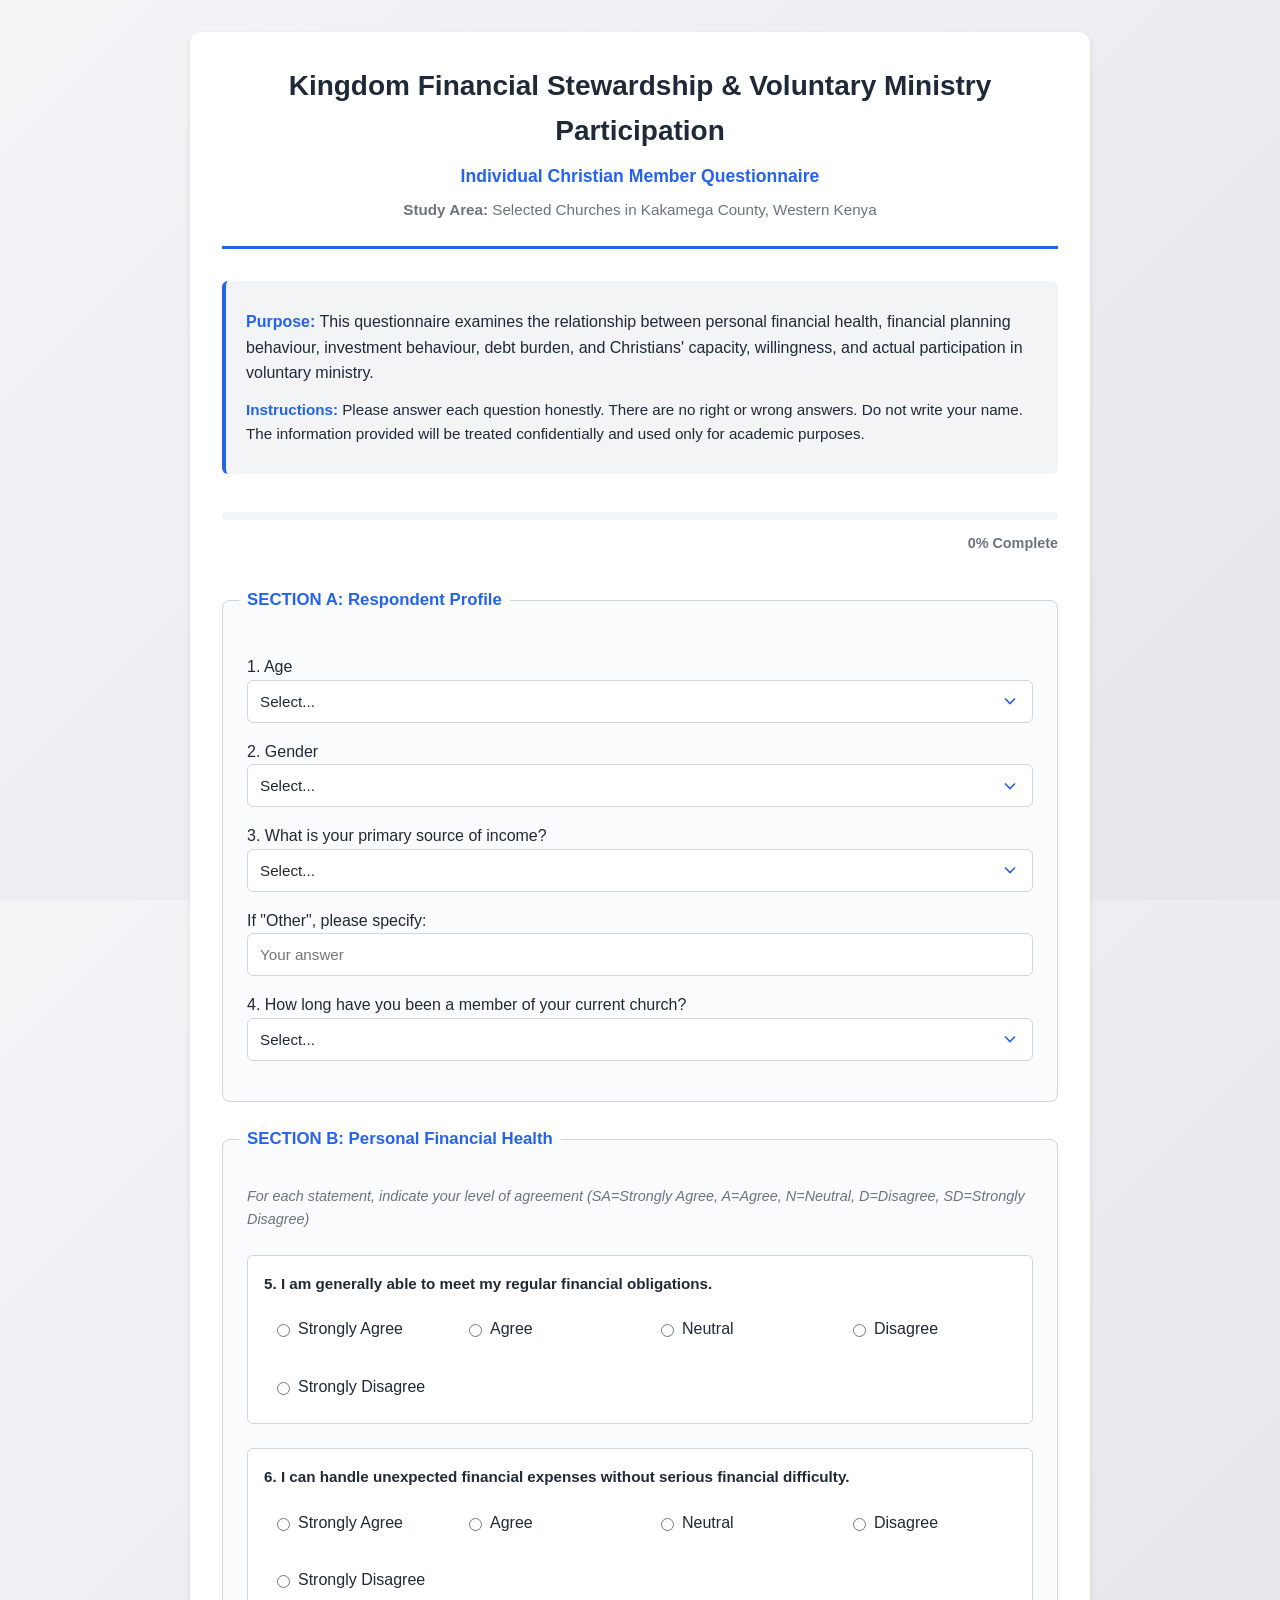
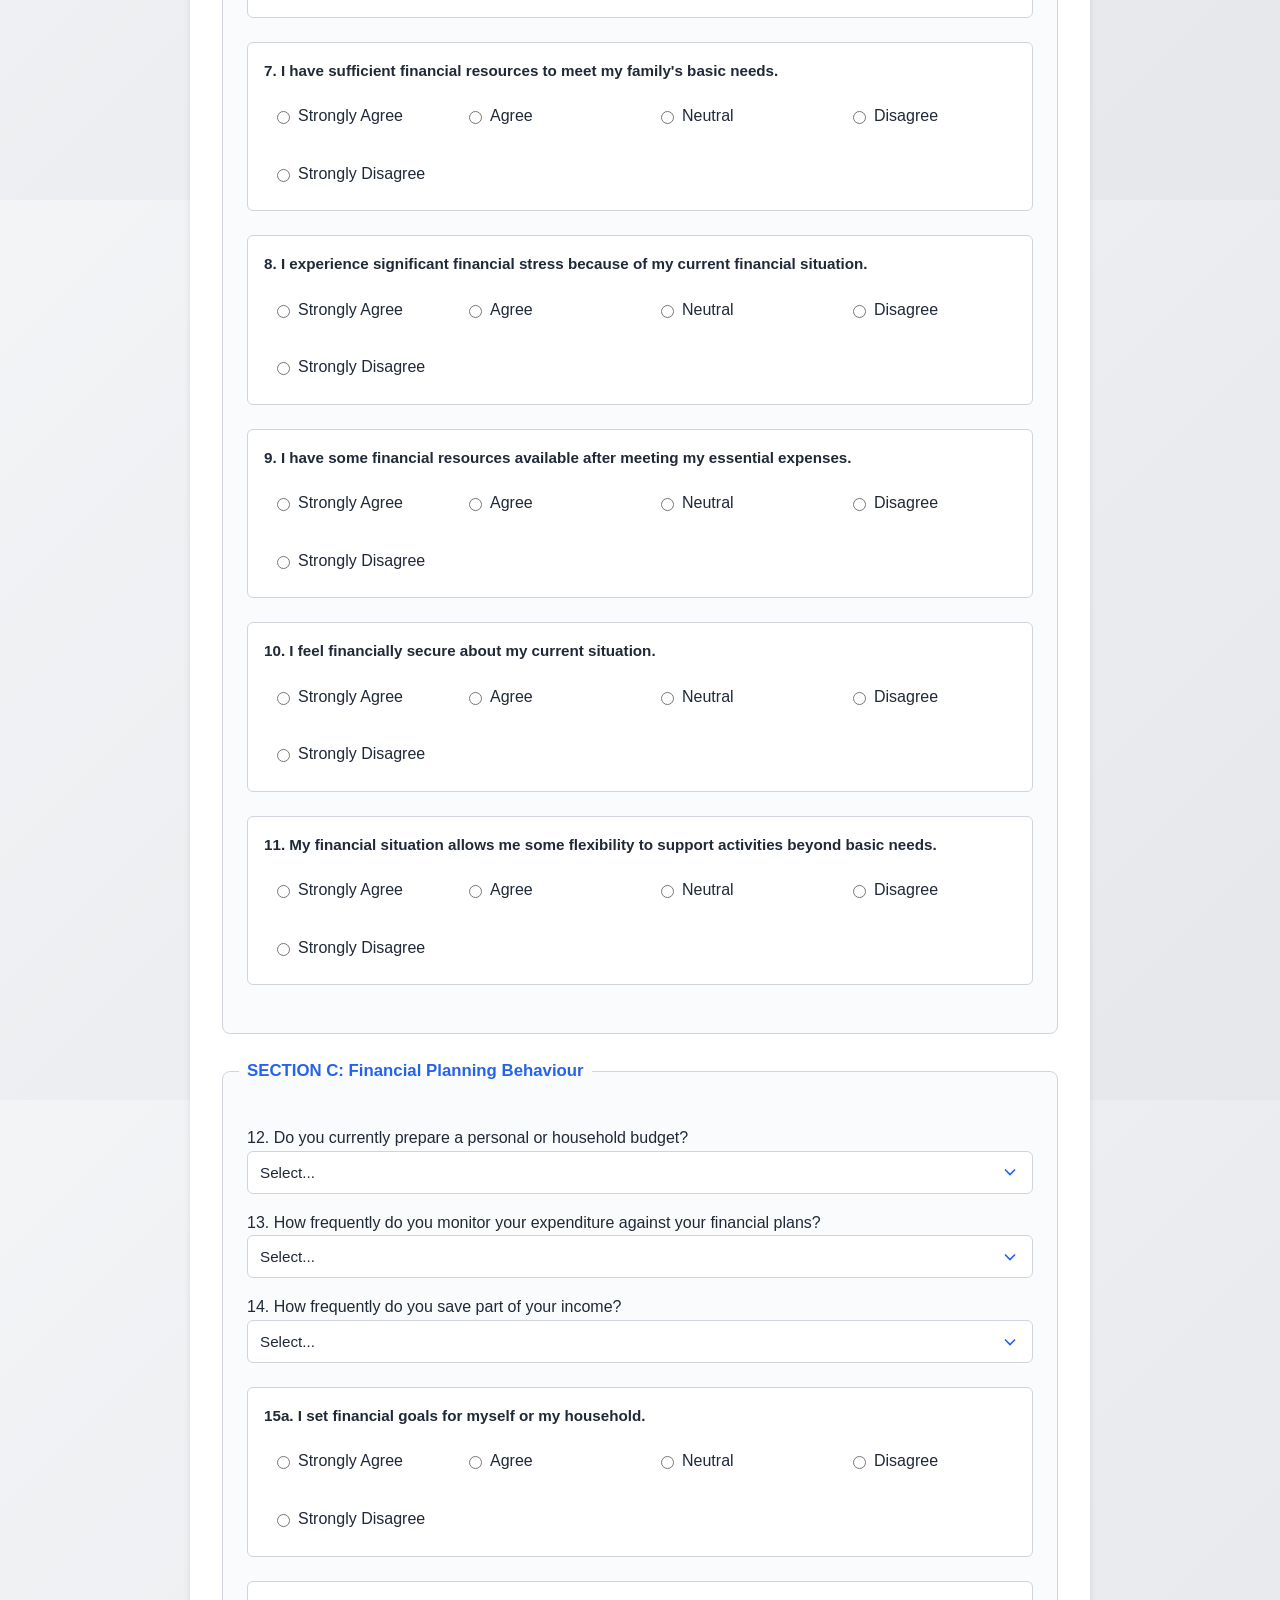
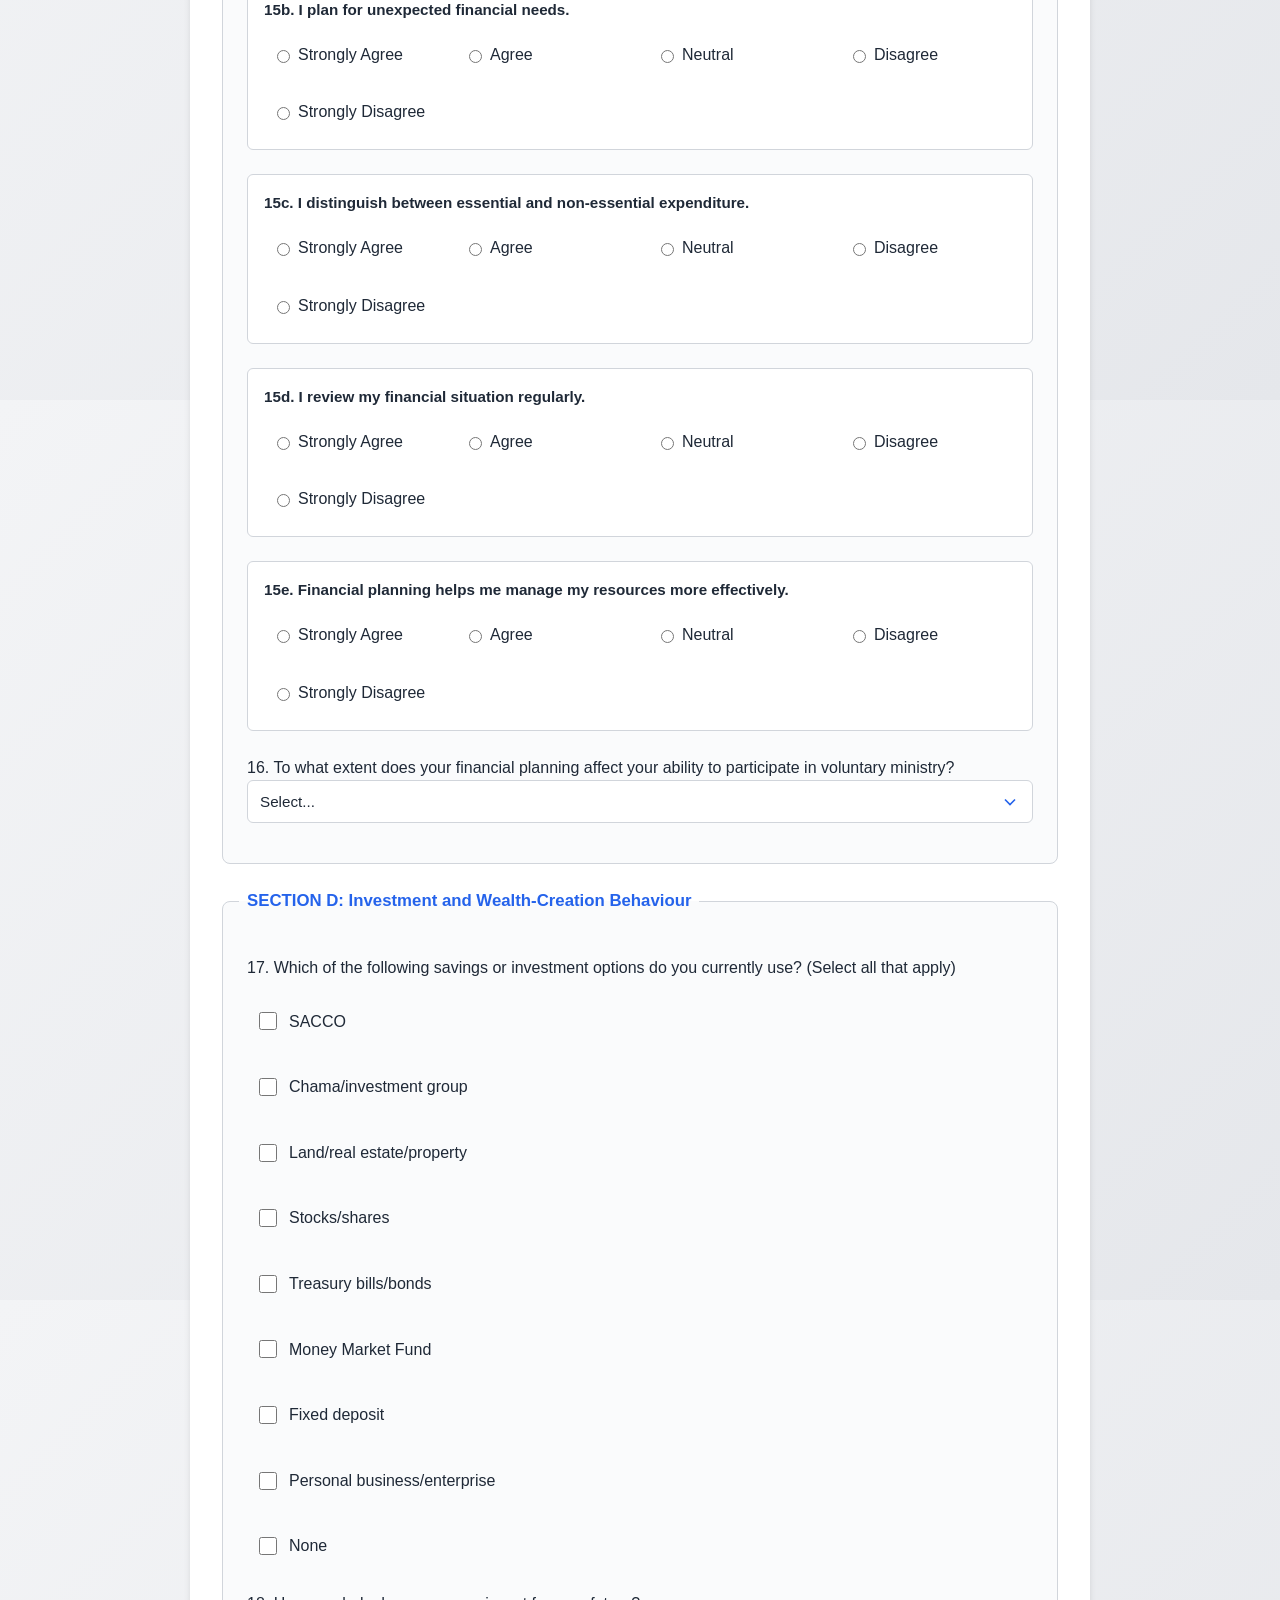
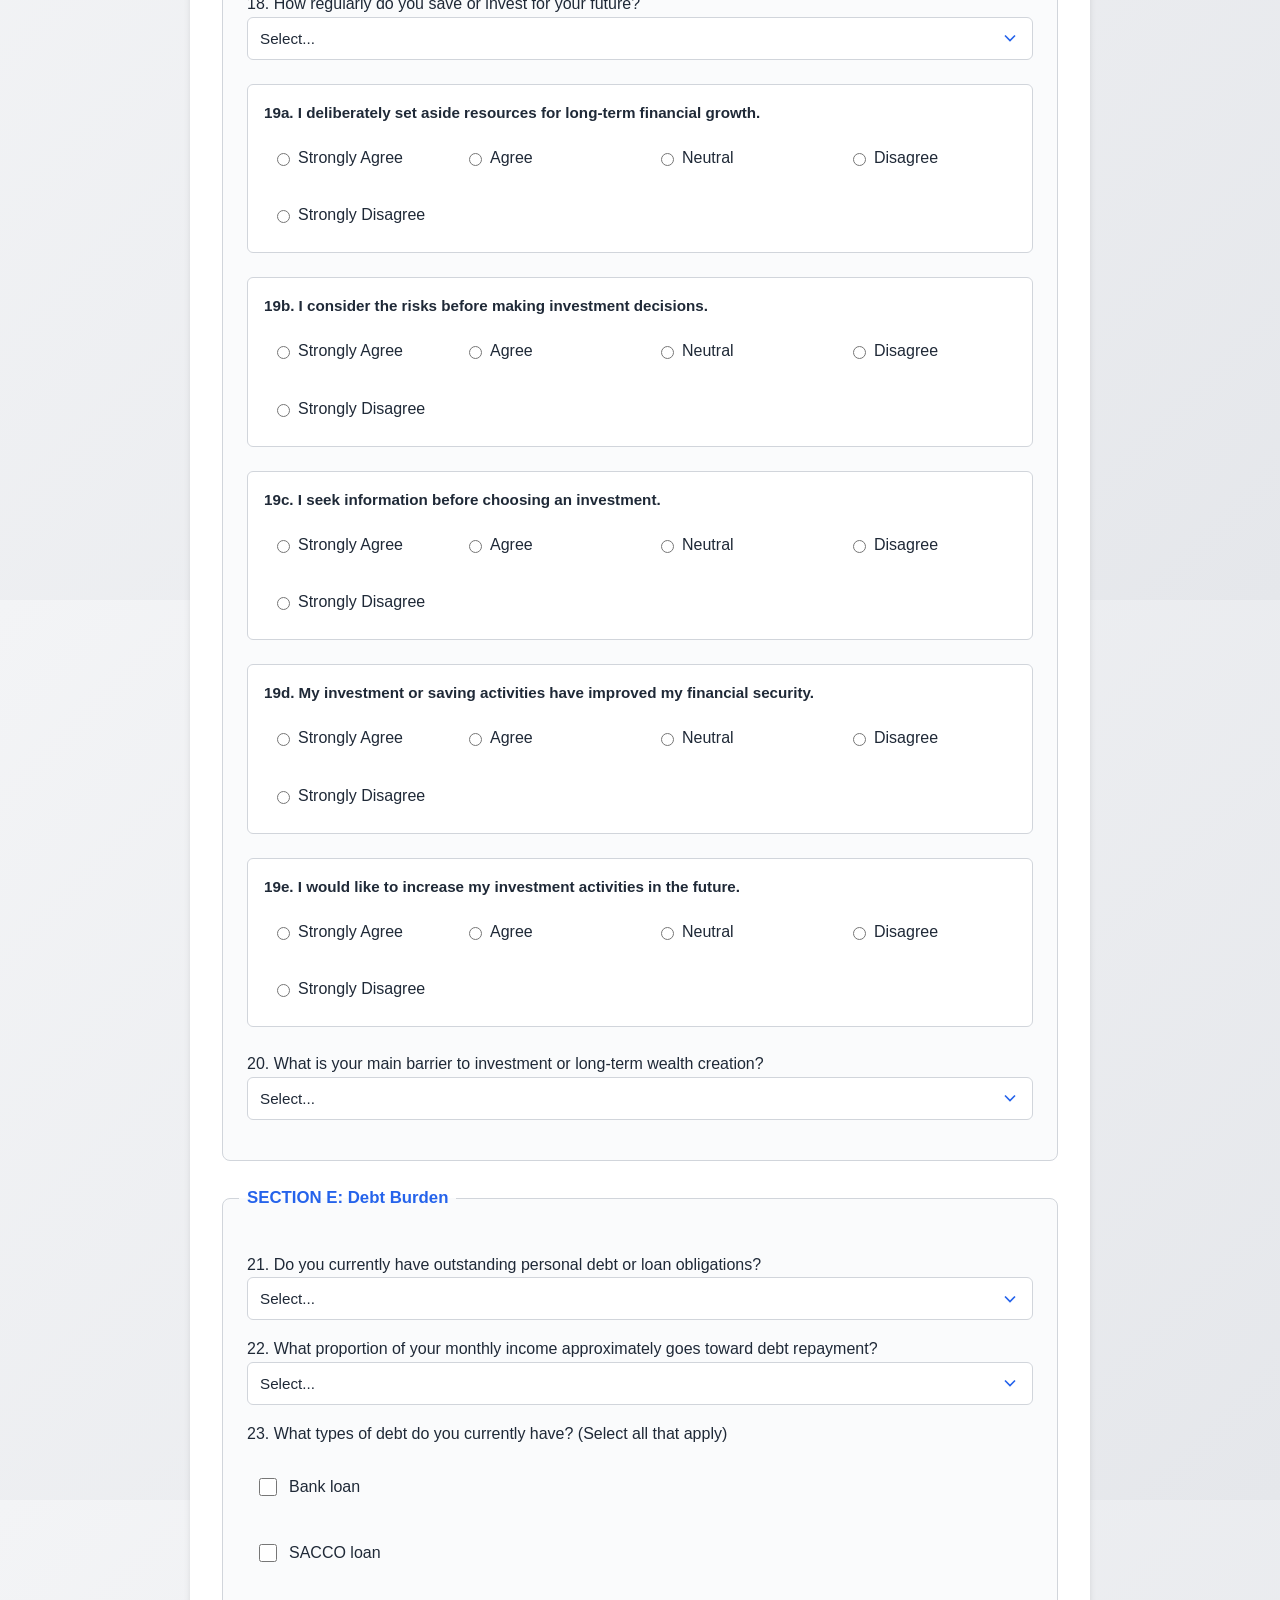
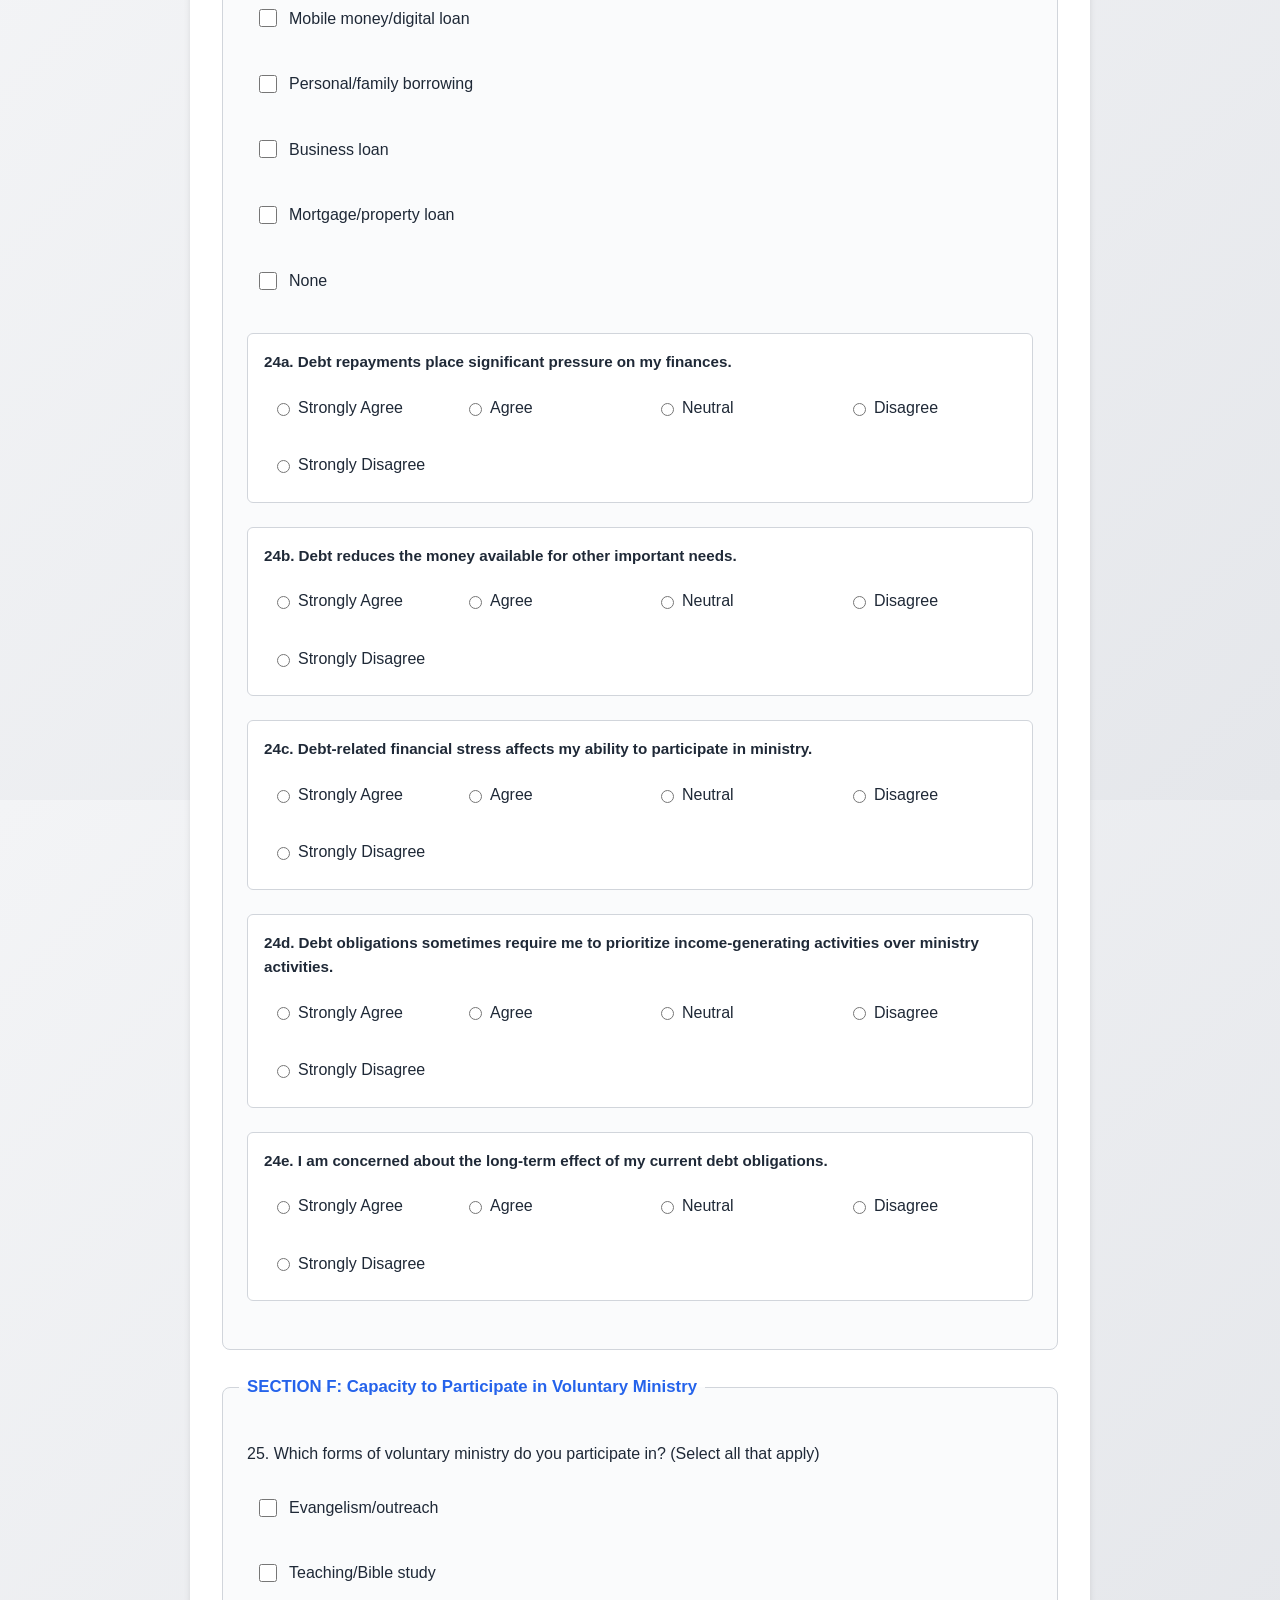
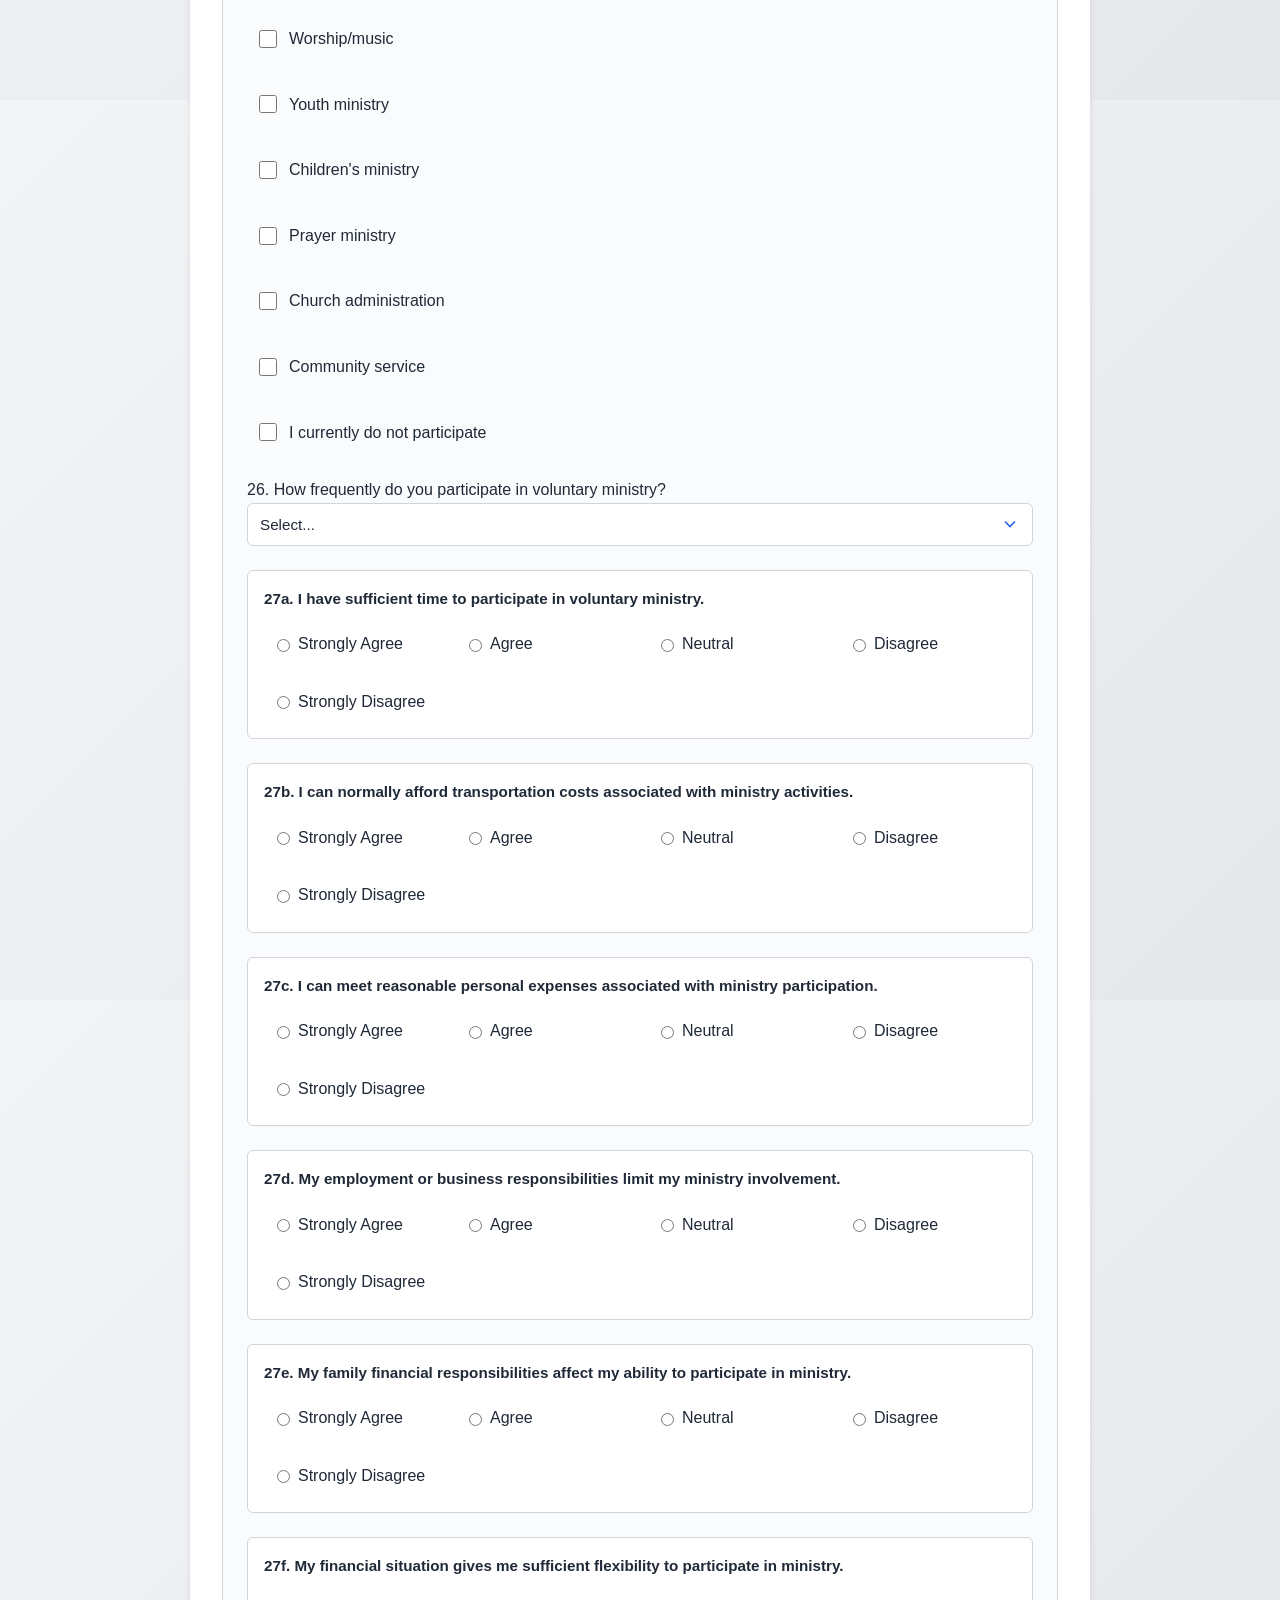
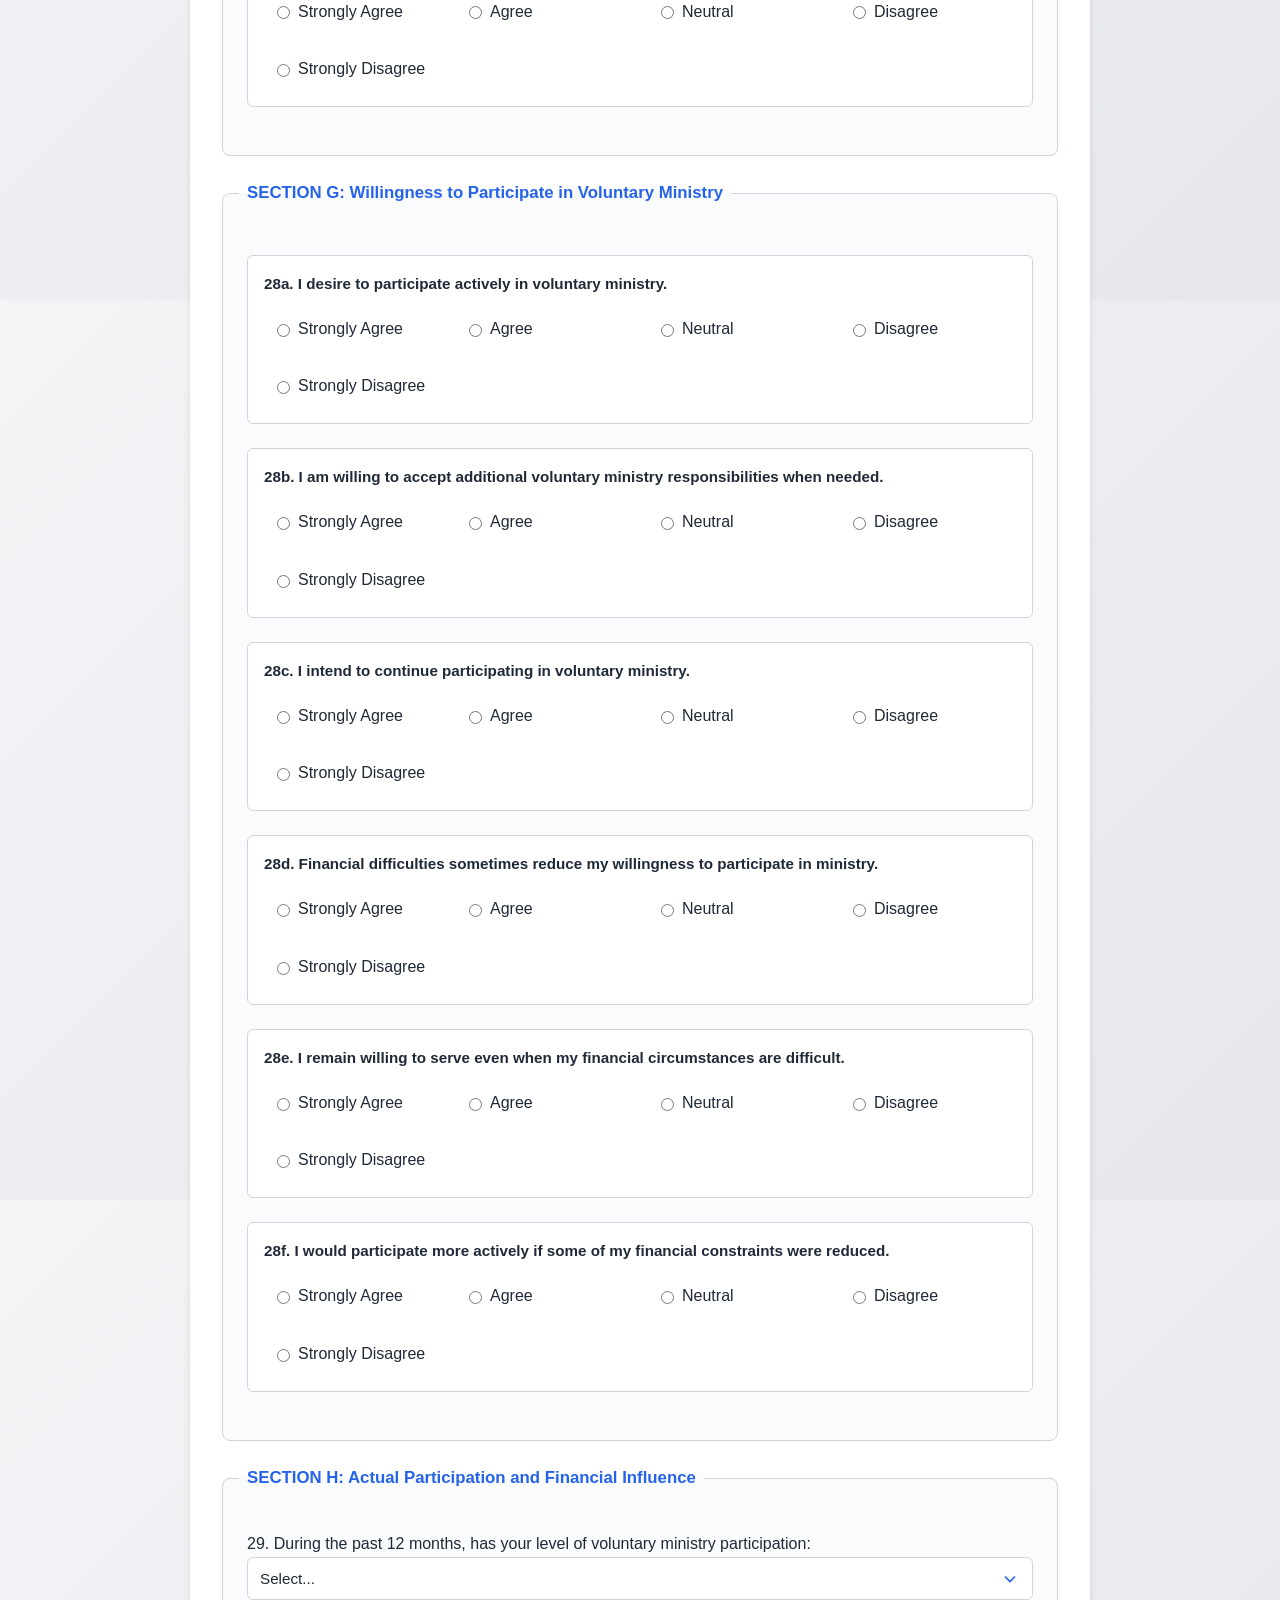
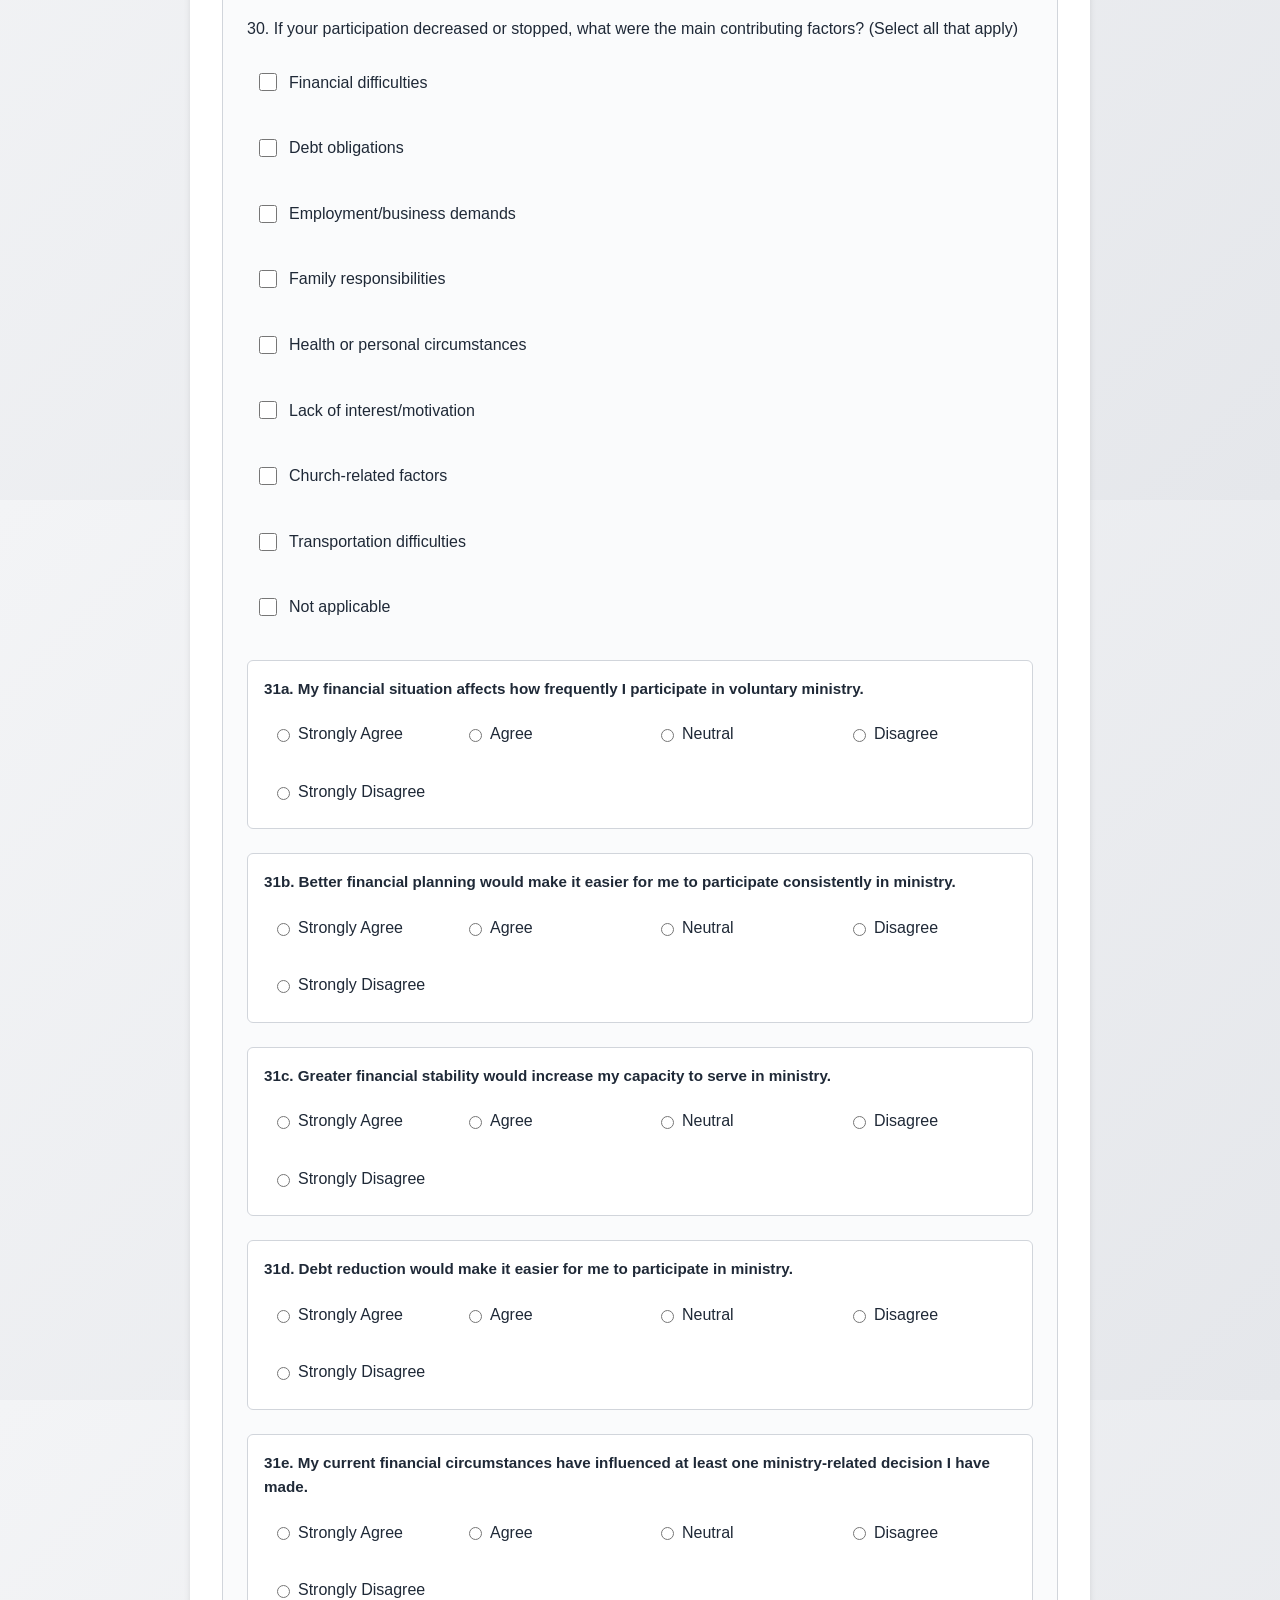
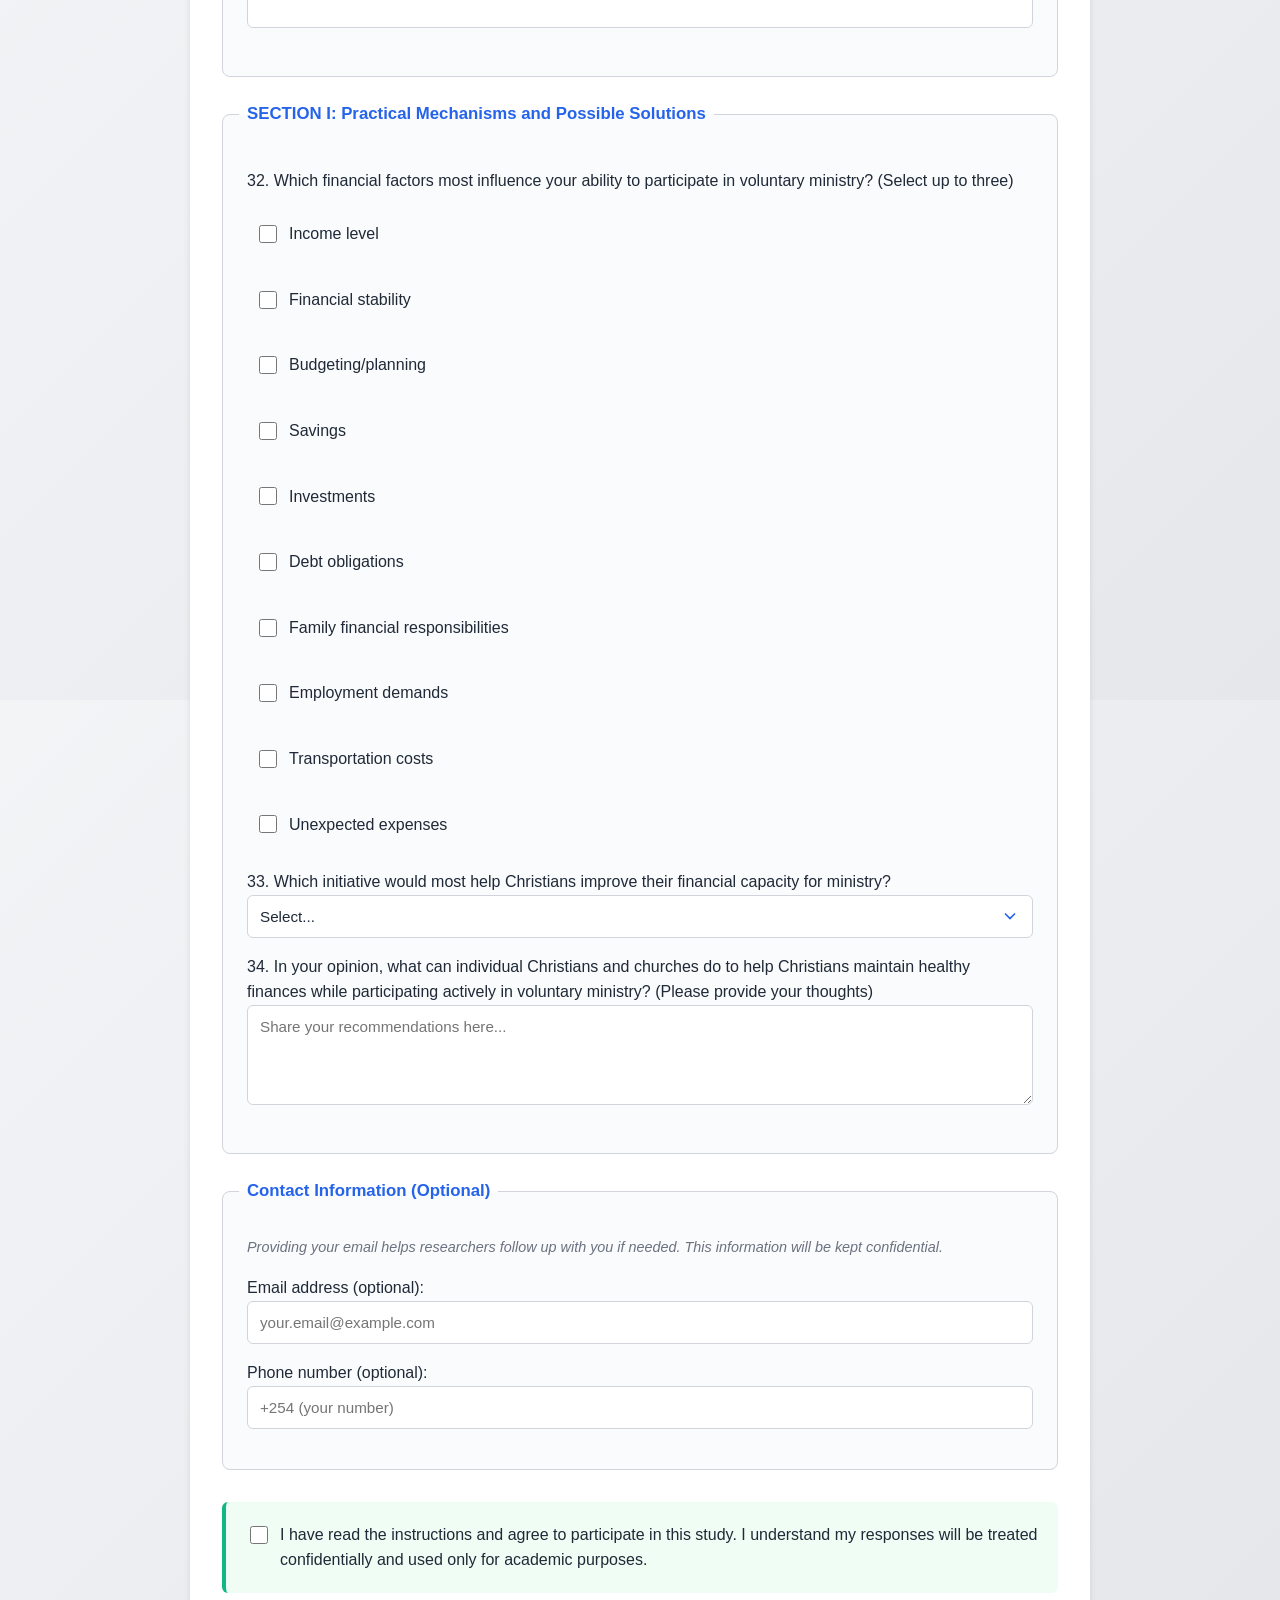
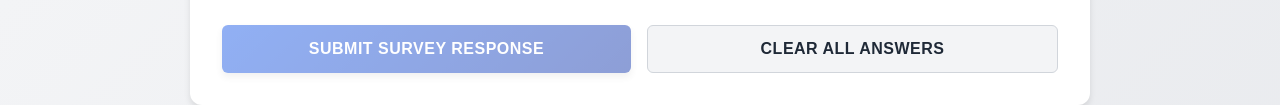
==== commit c0fe3598: "Fix formspree endpoint and validation" ====
--- a/index.html
+++ b/index.html
@@ -25,7 +25,7 @@
       <span class="progress-text" id="progressText">0% Complete</span>
     </div>
 
-    <form id="surveyForm" method="POST" action="https://formspree.io/f/YOUR_FORM_ID">
+    <form id="surveyForm" method="POST" action="https://formspree.io/f/YOUR_FORM_ID" data-form-id="YOUR_FORM_ID">
 
       <!-- SECTION A: RESPONDENT PROFILE -->
       <fieldset>
